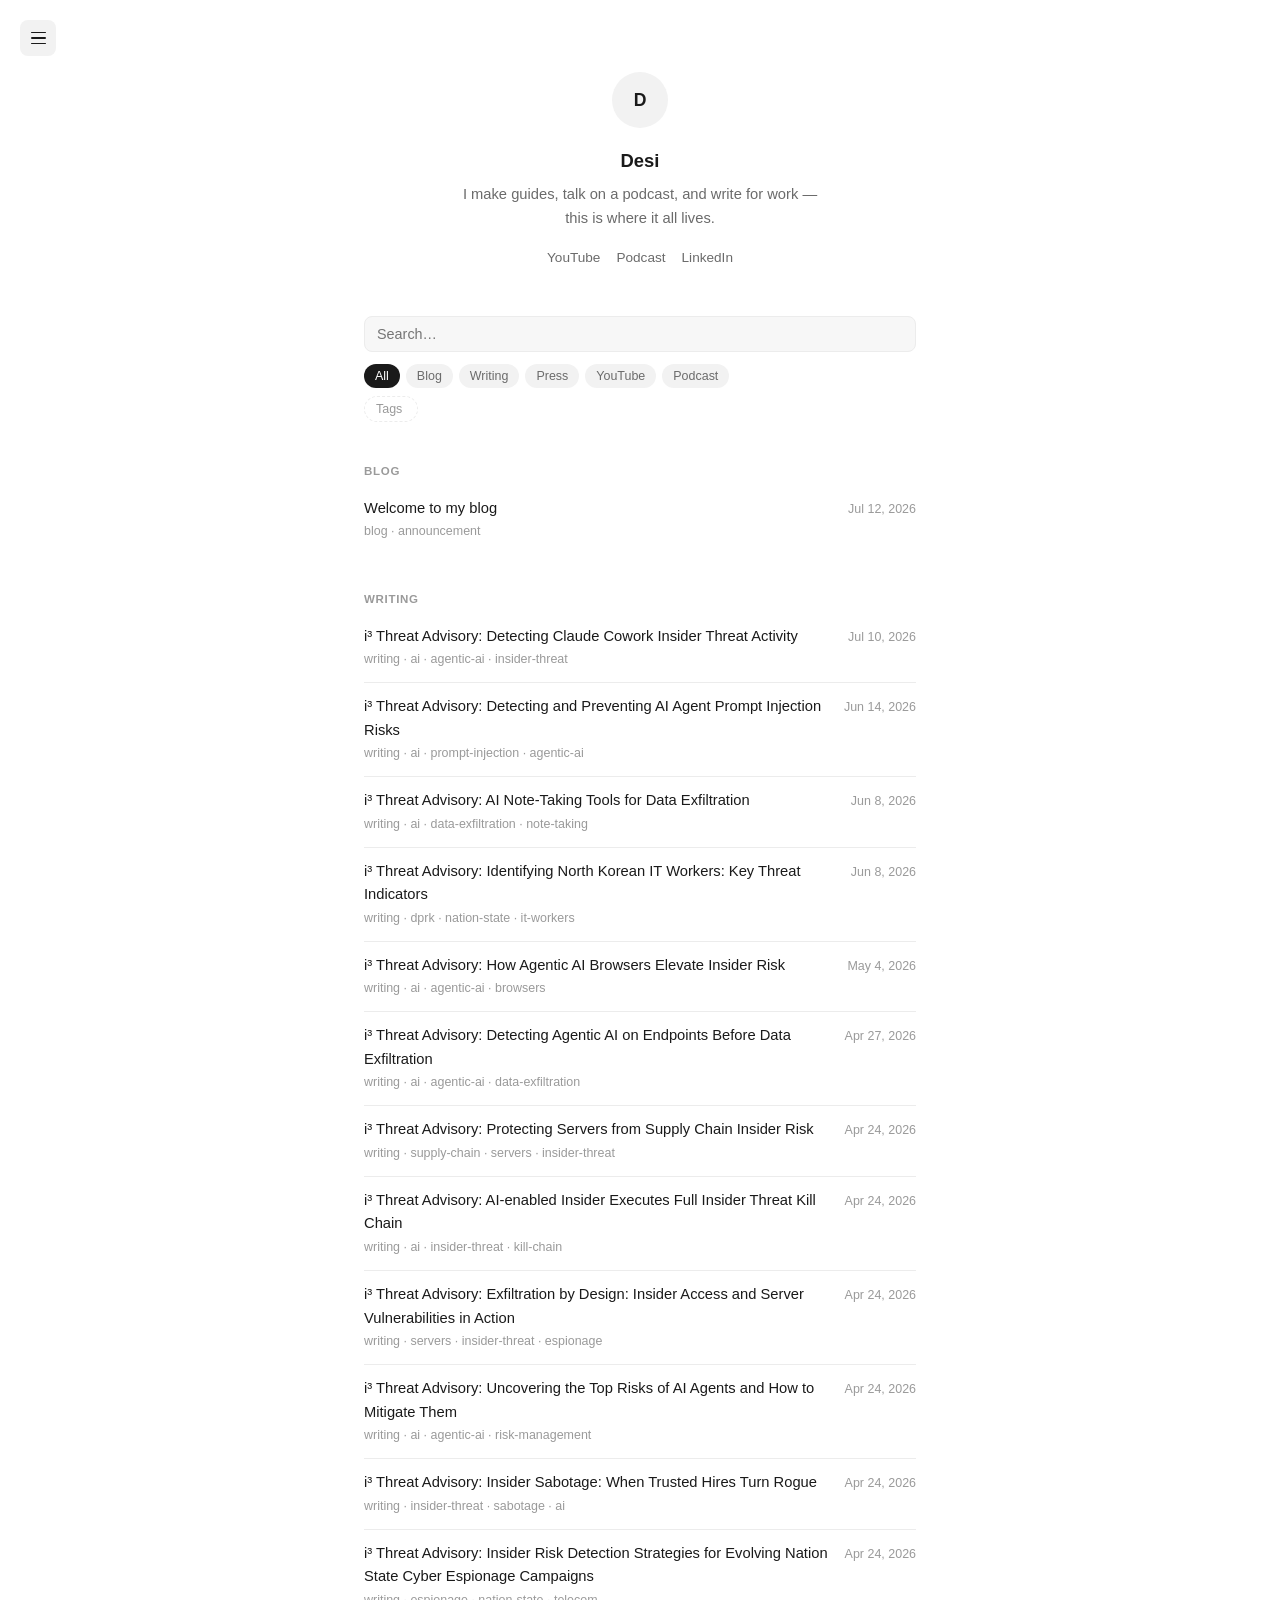
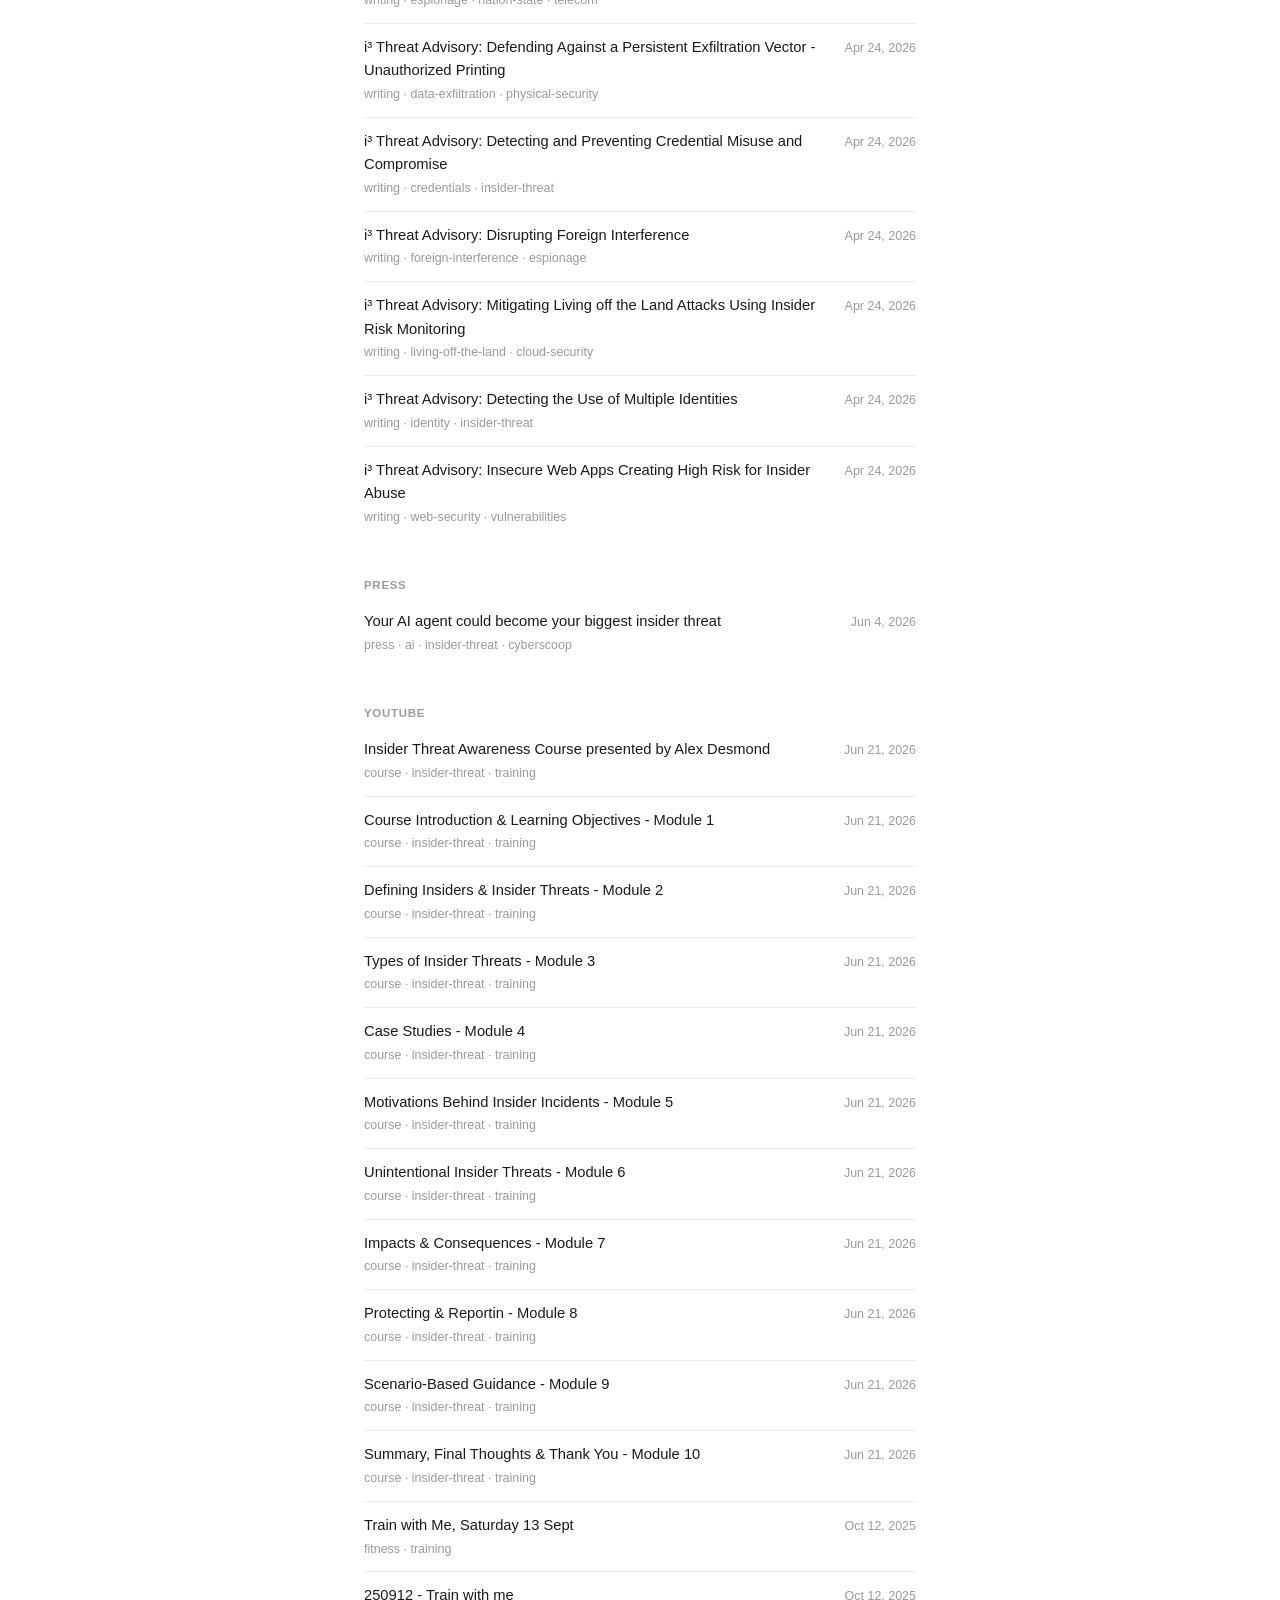
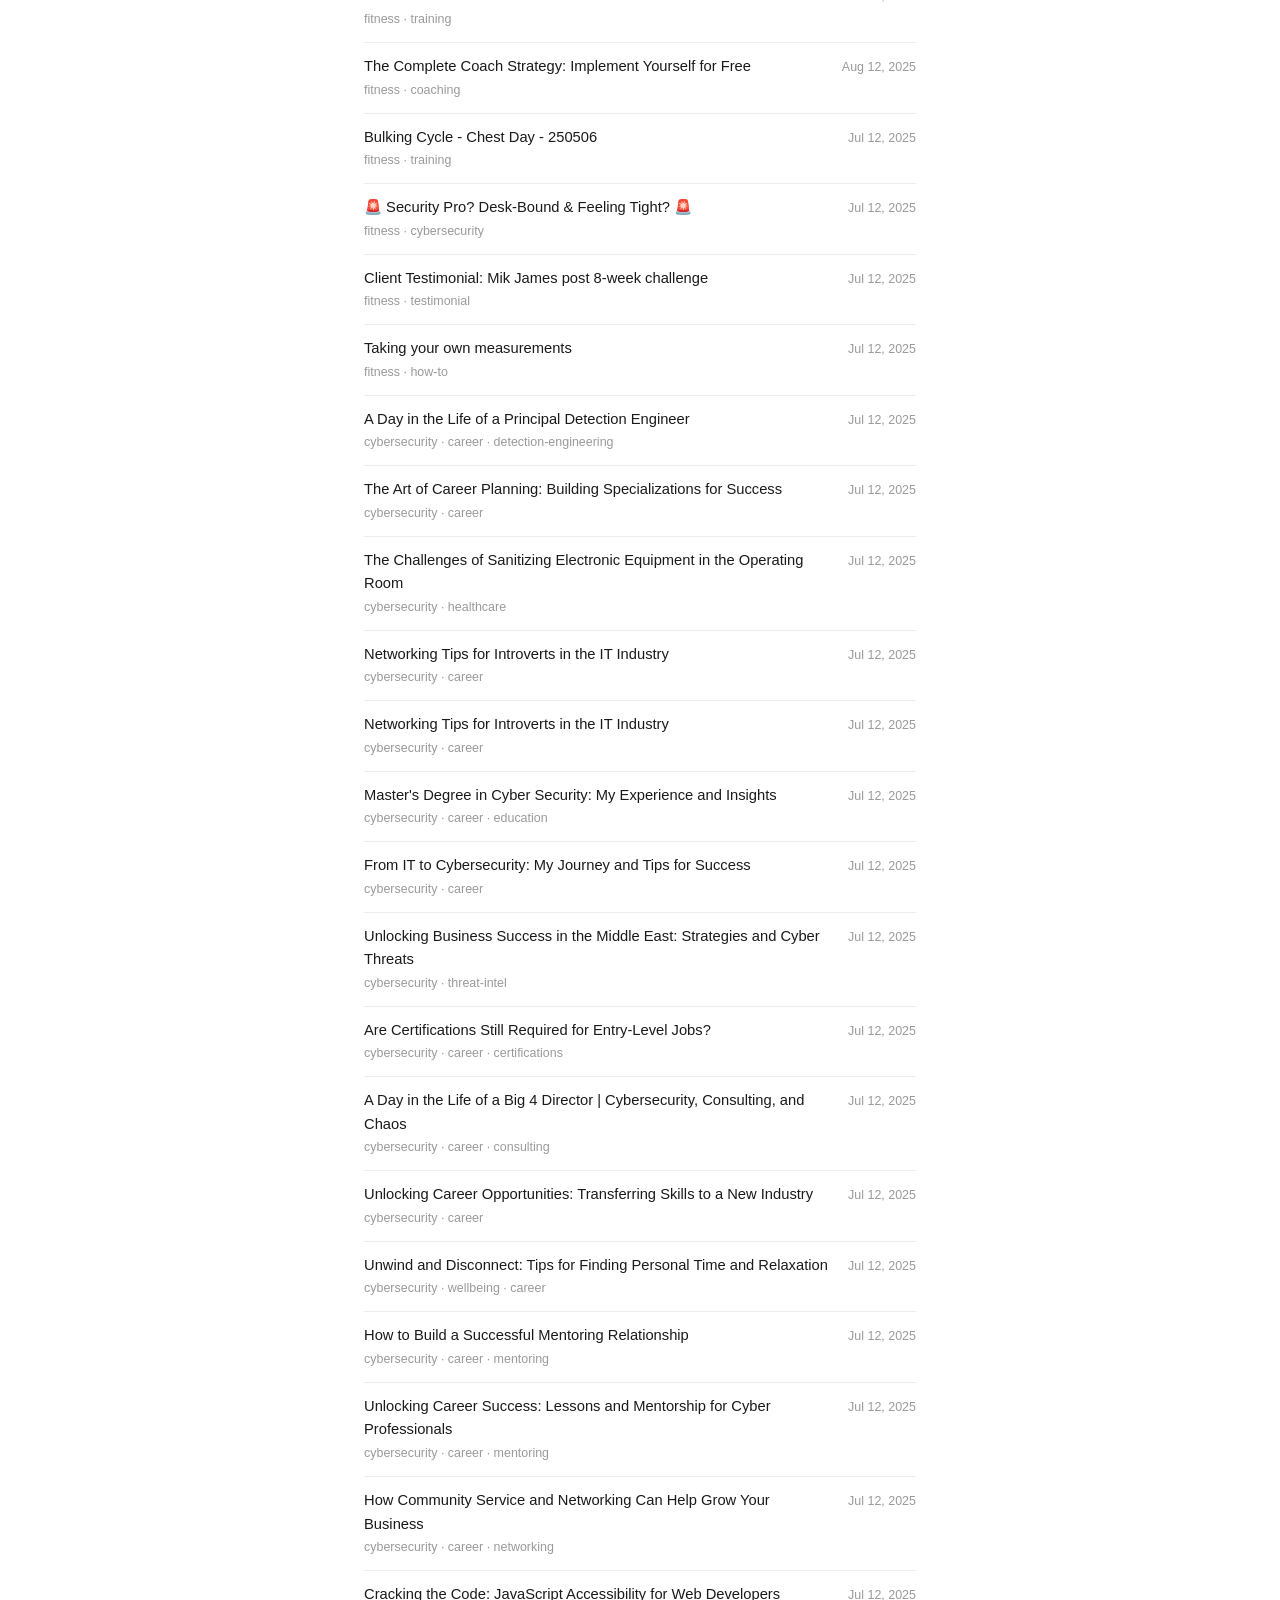
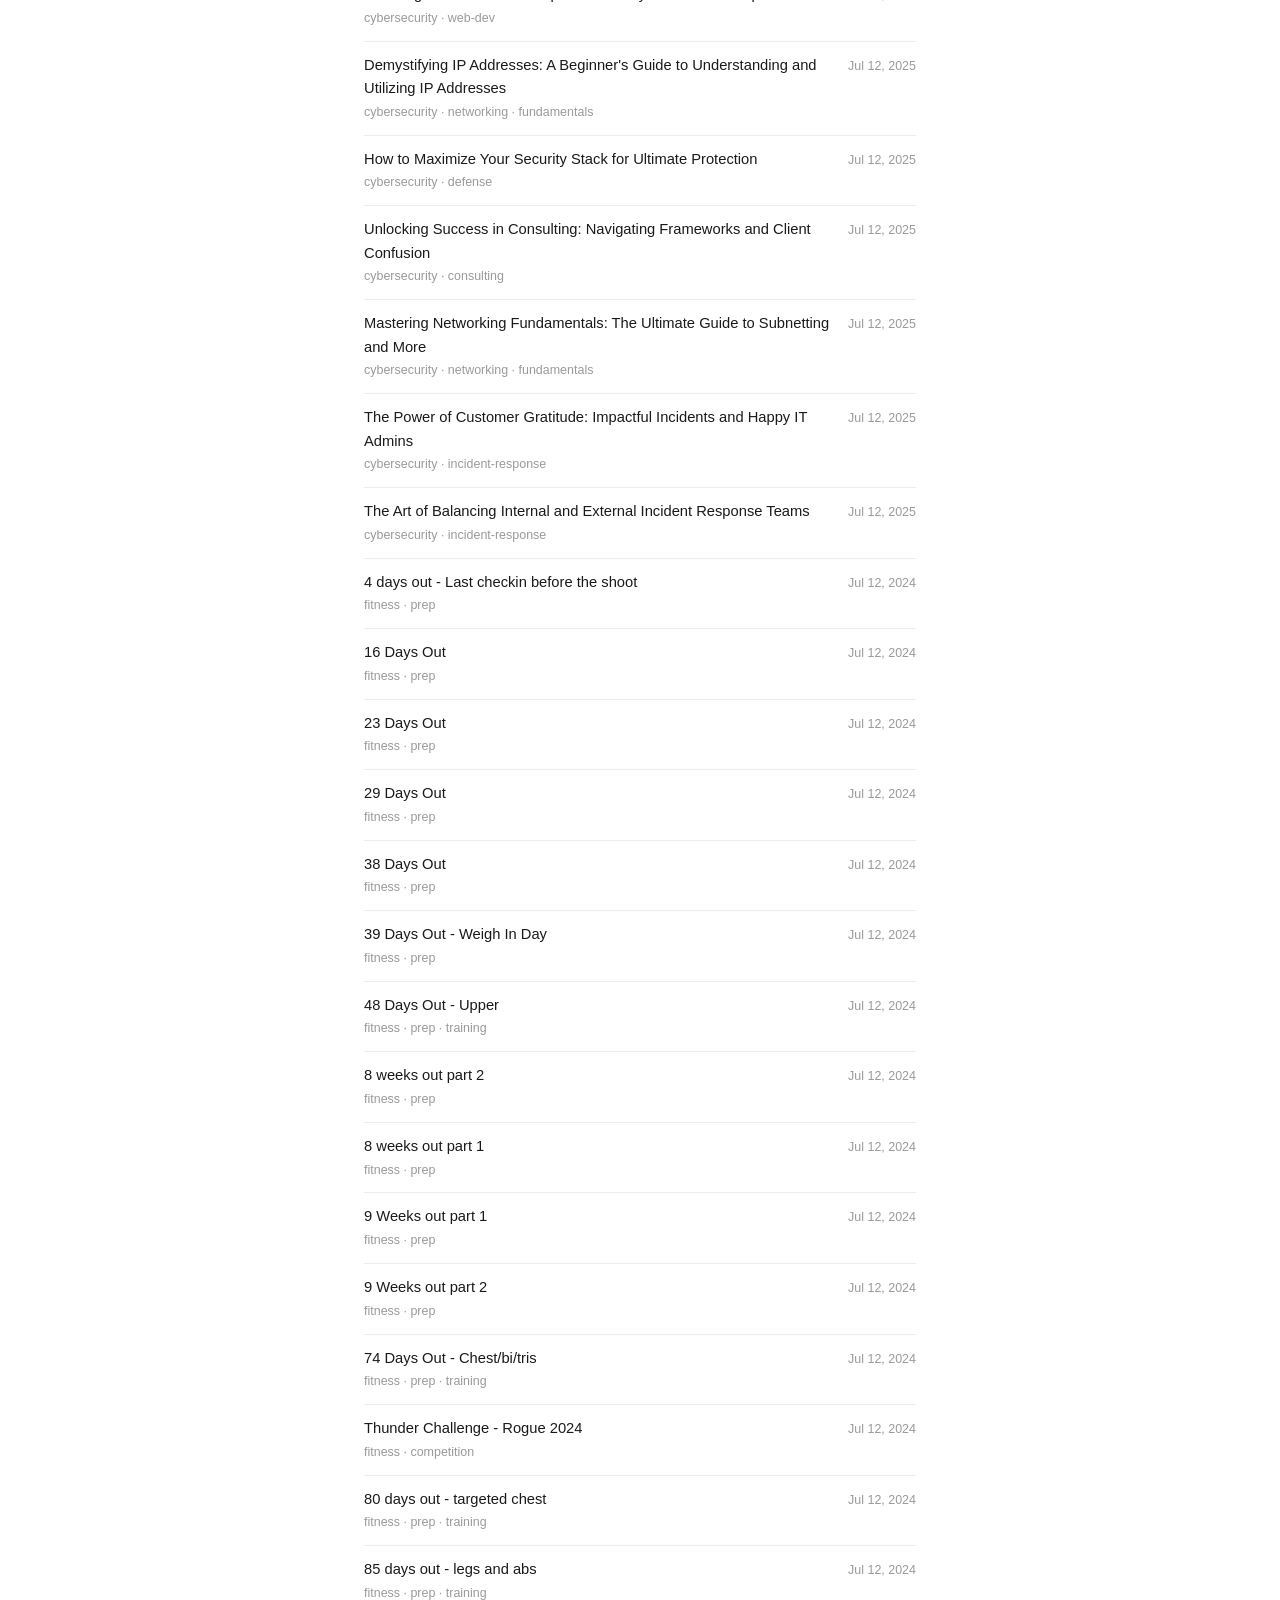
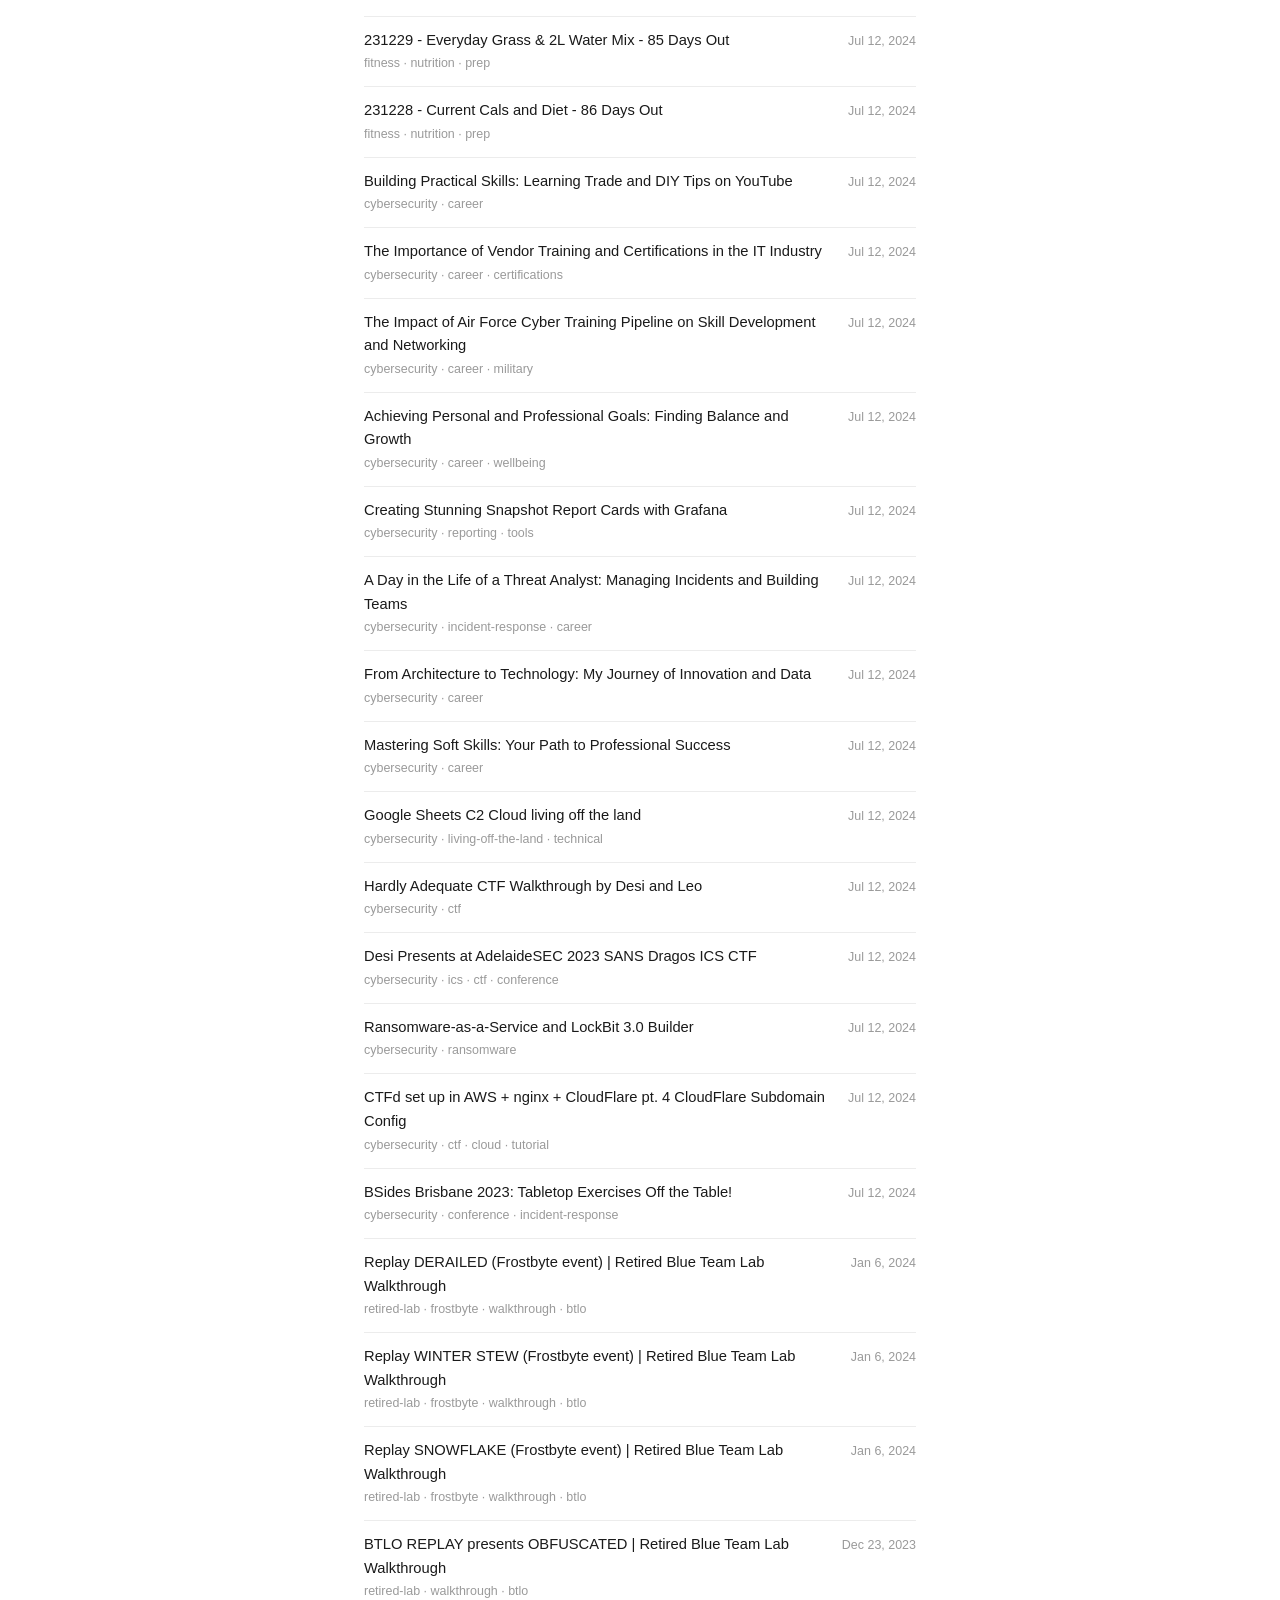
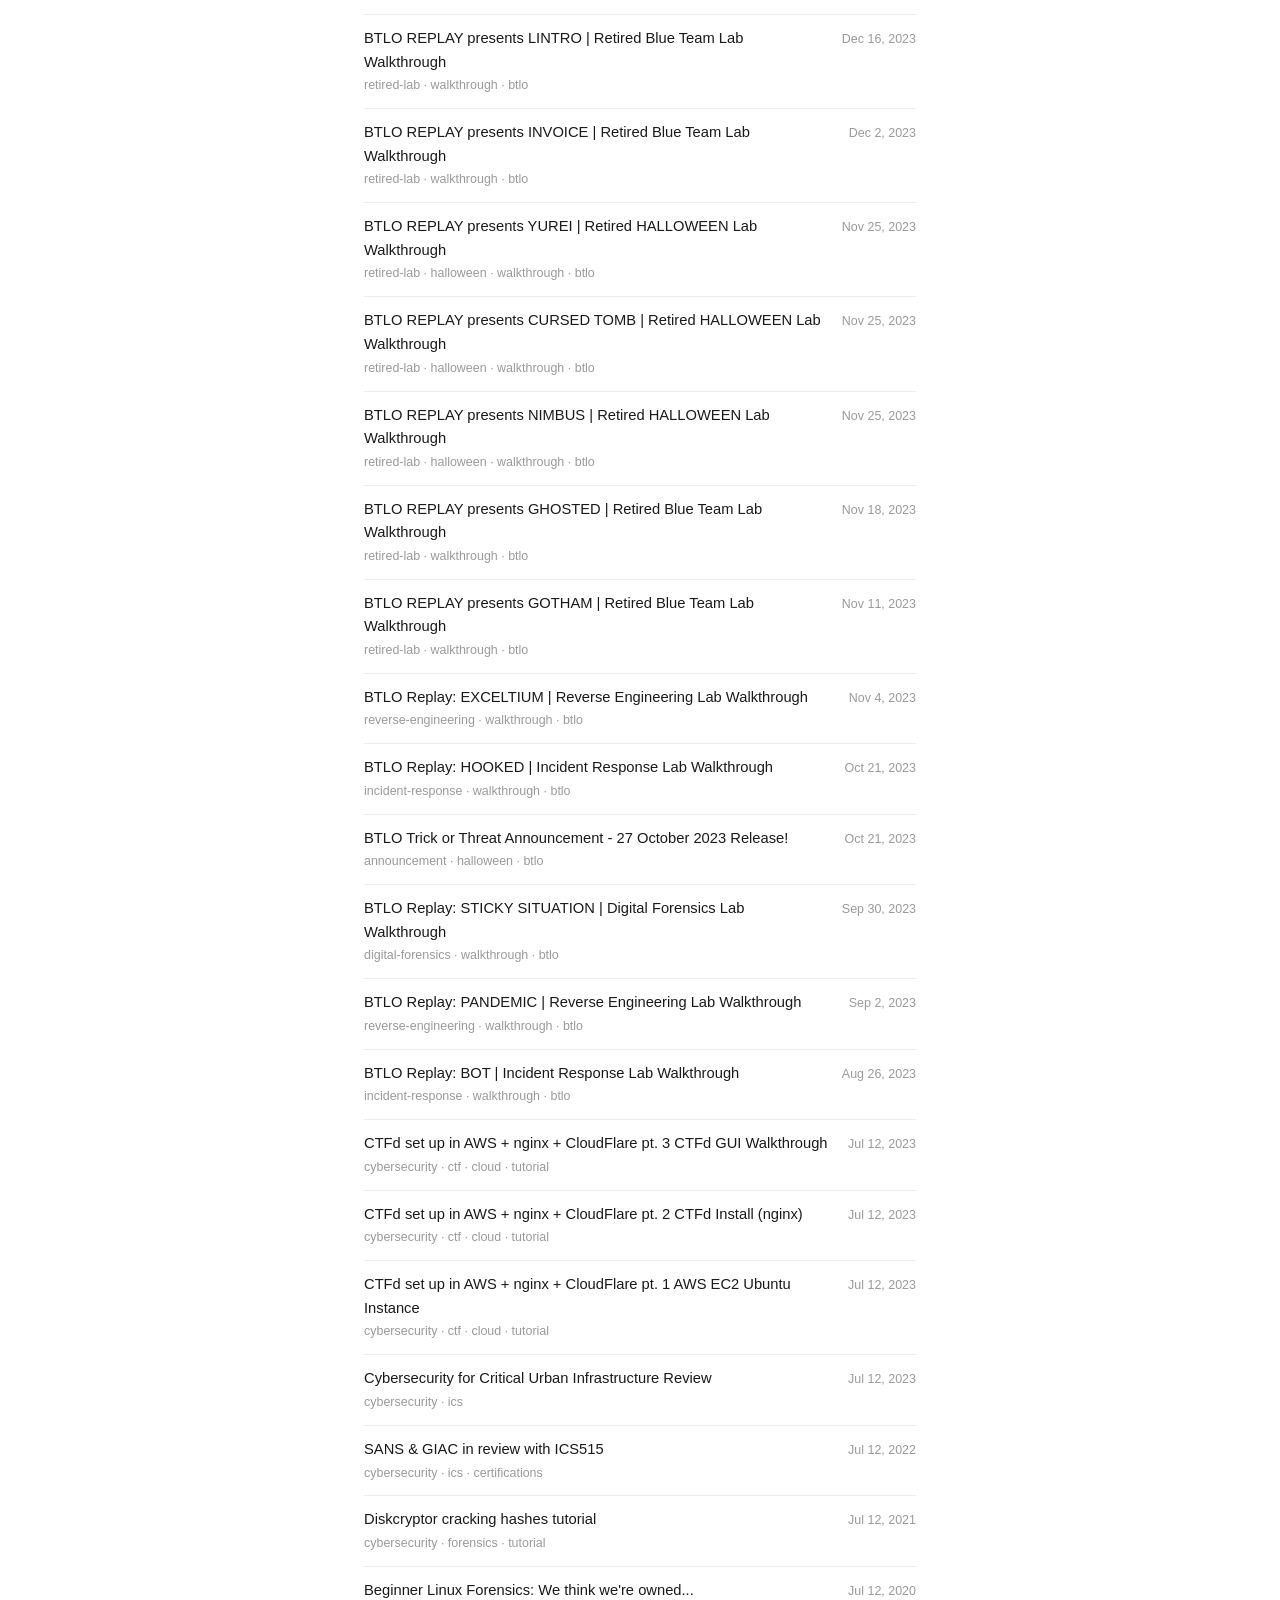
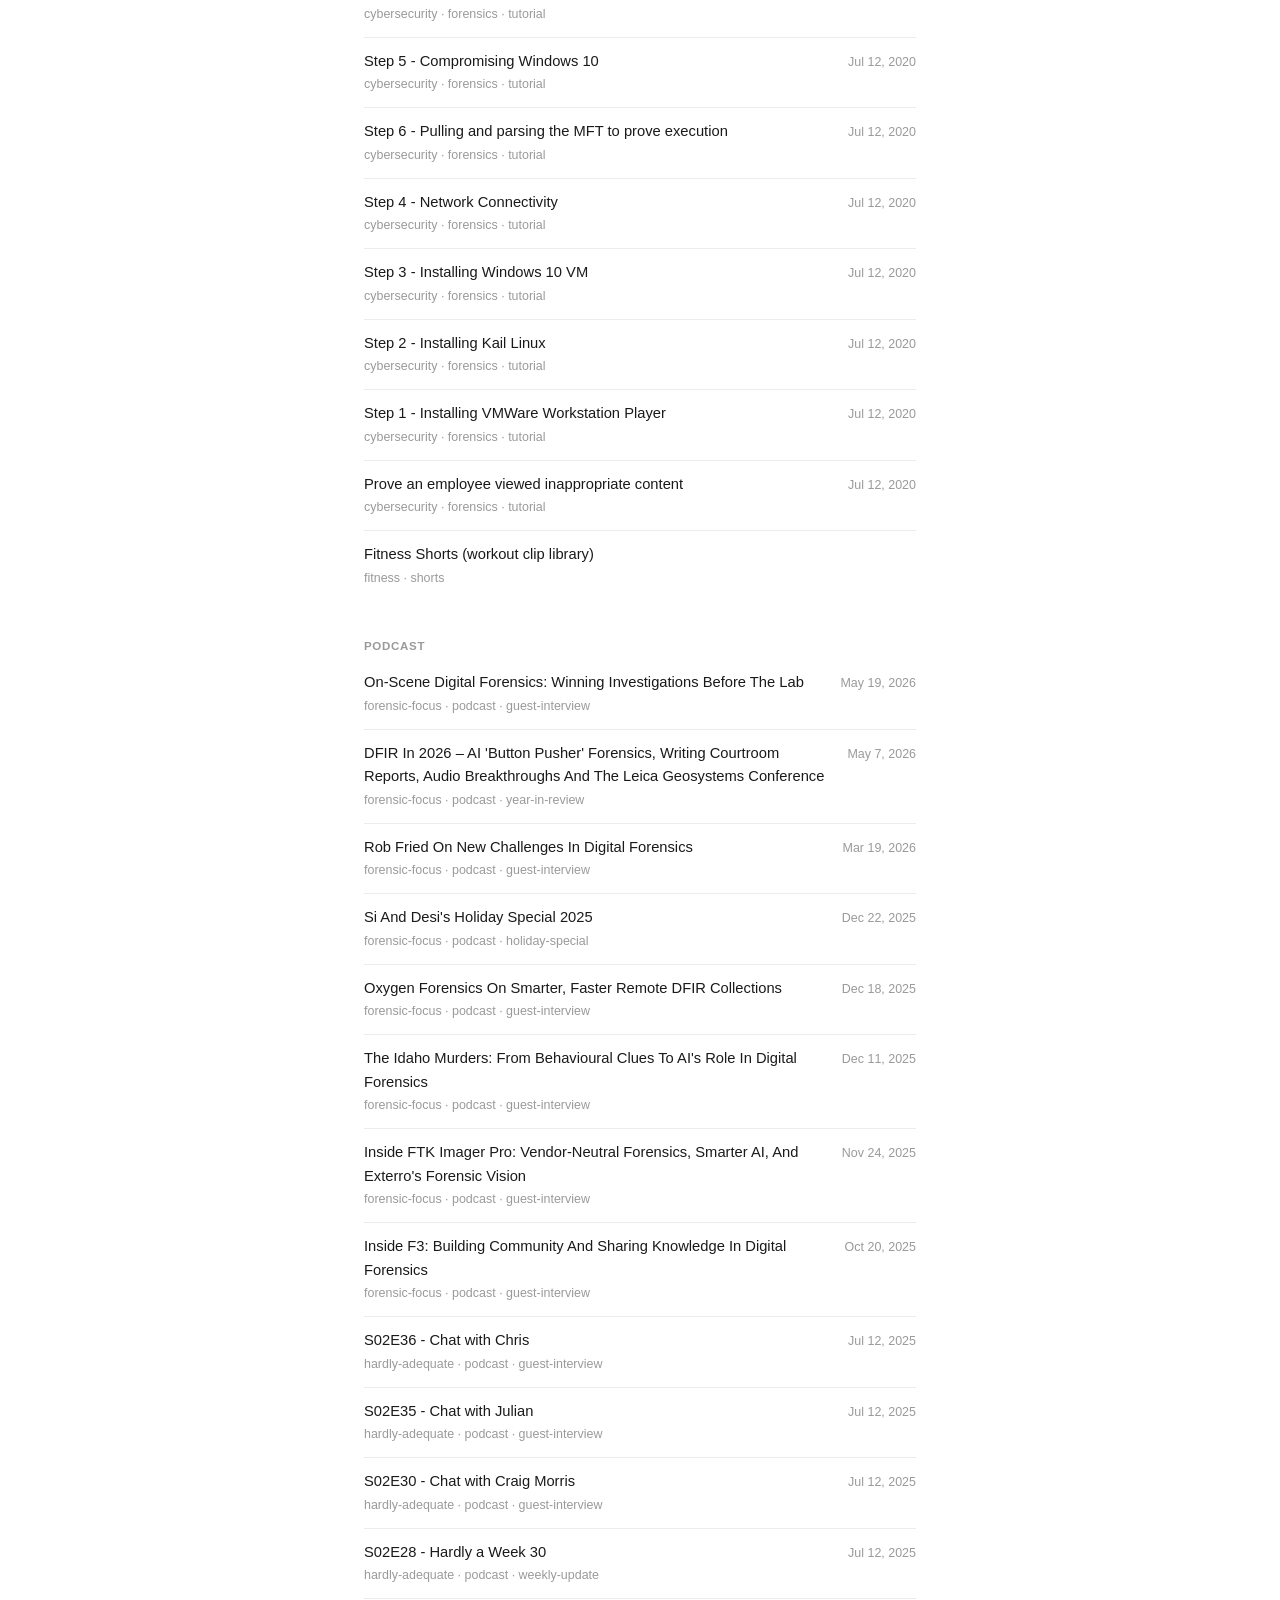
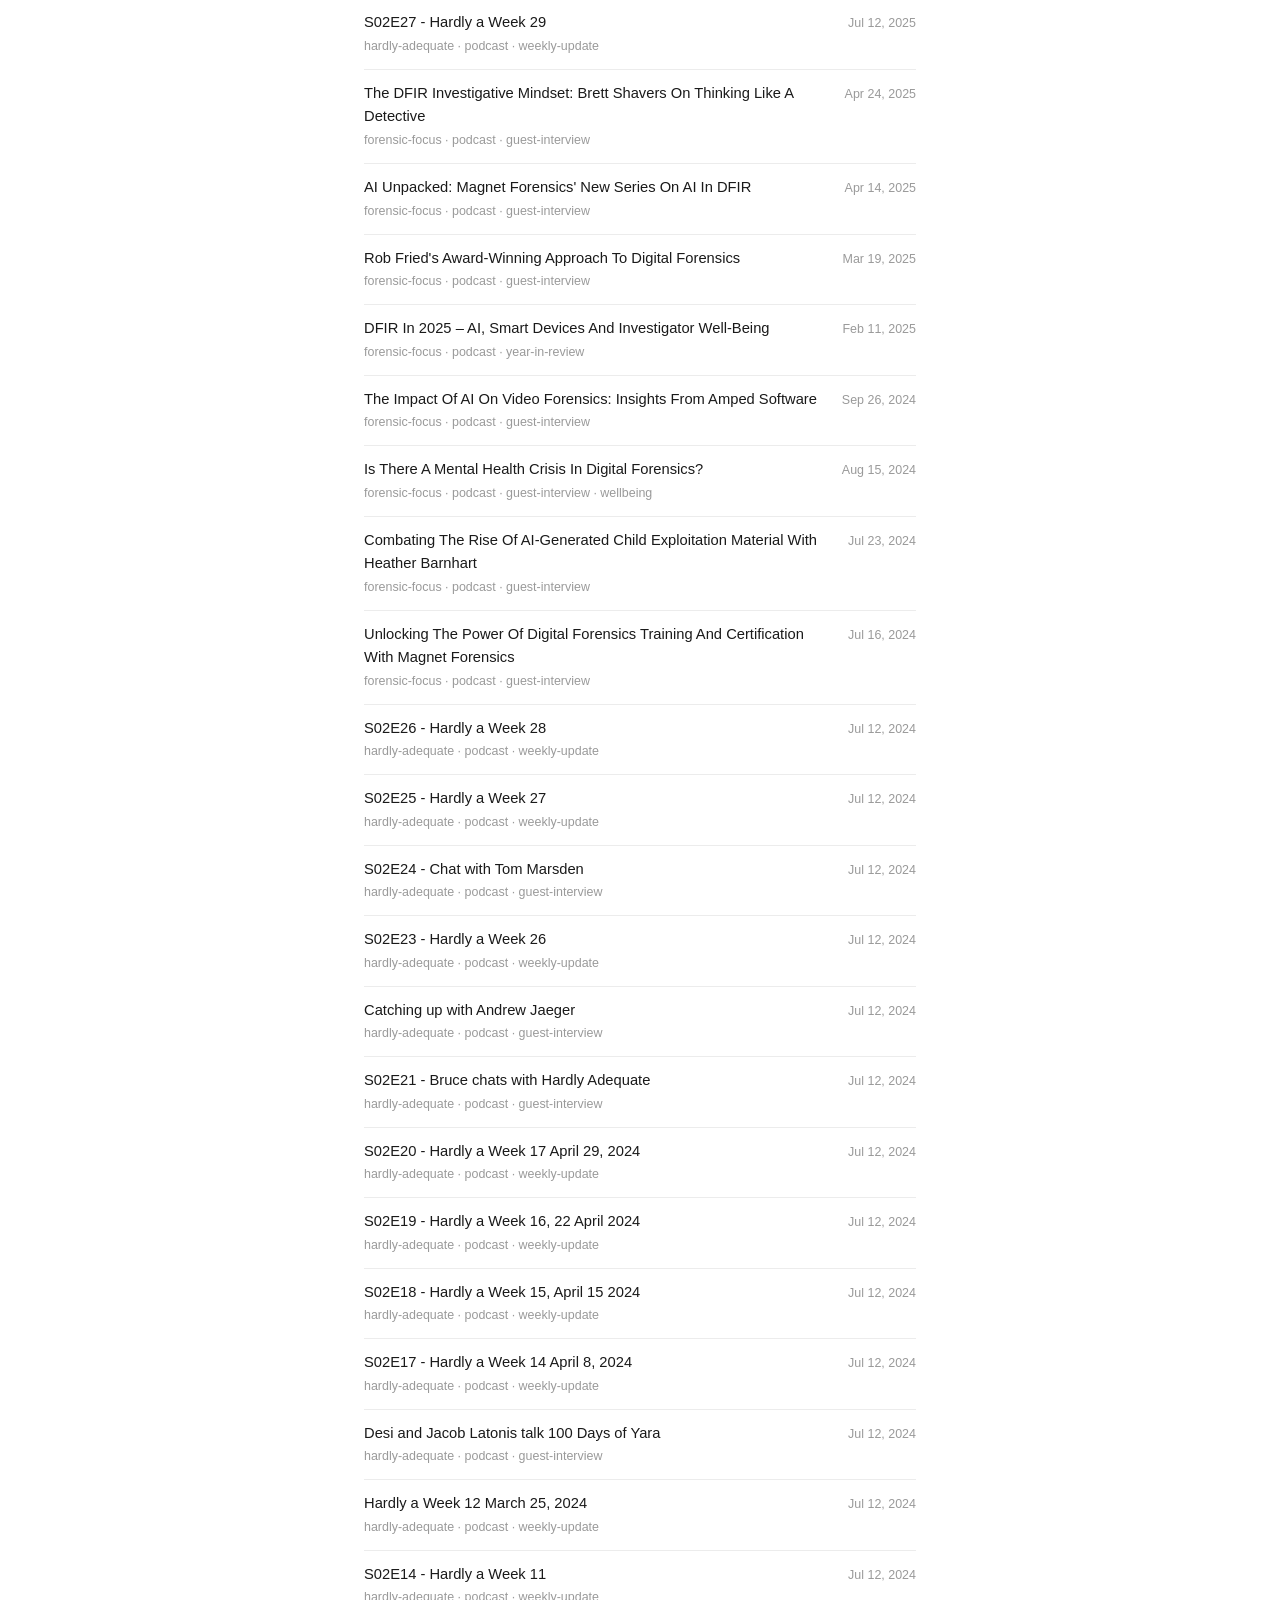
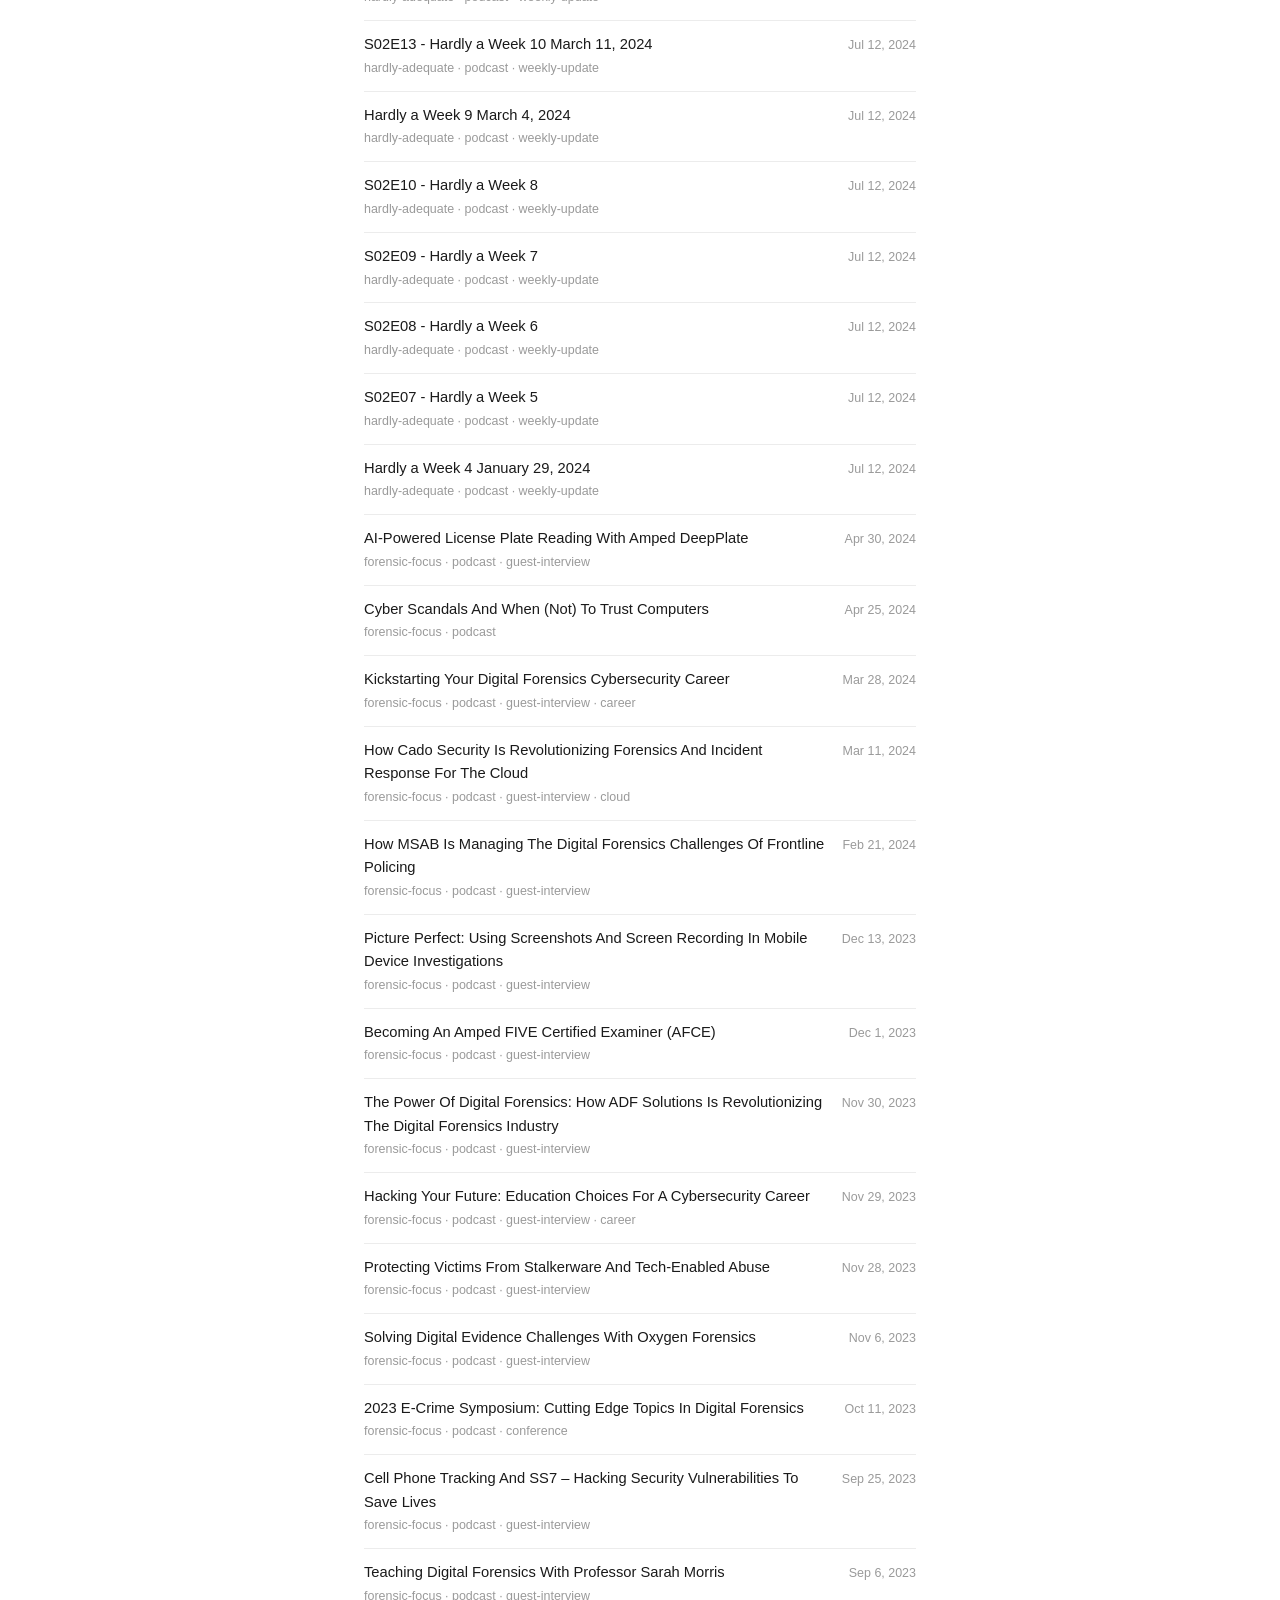
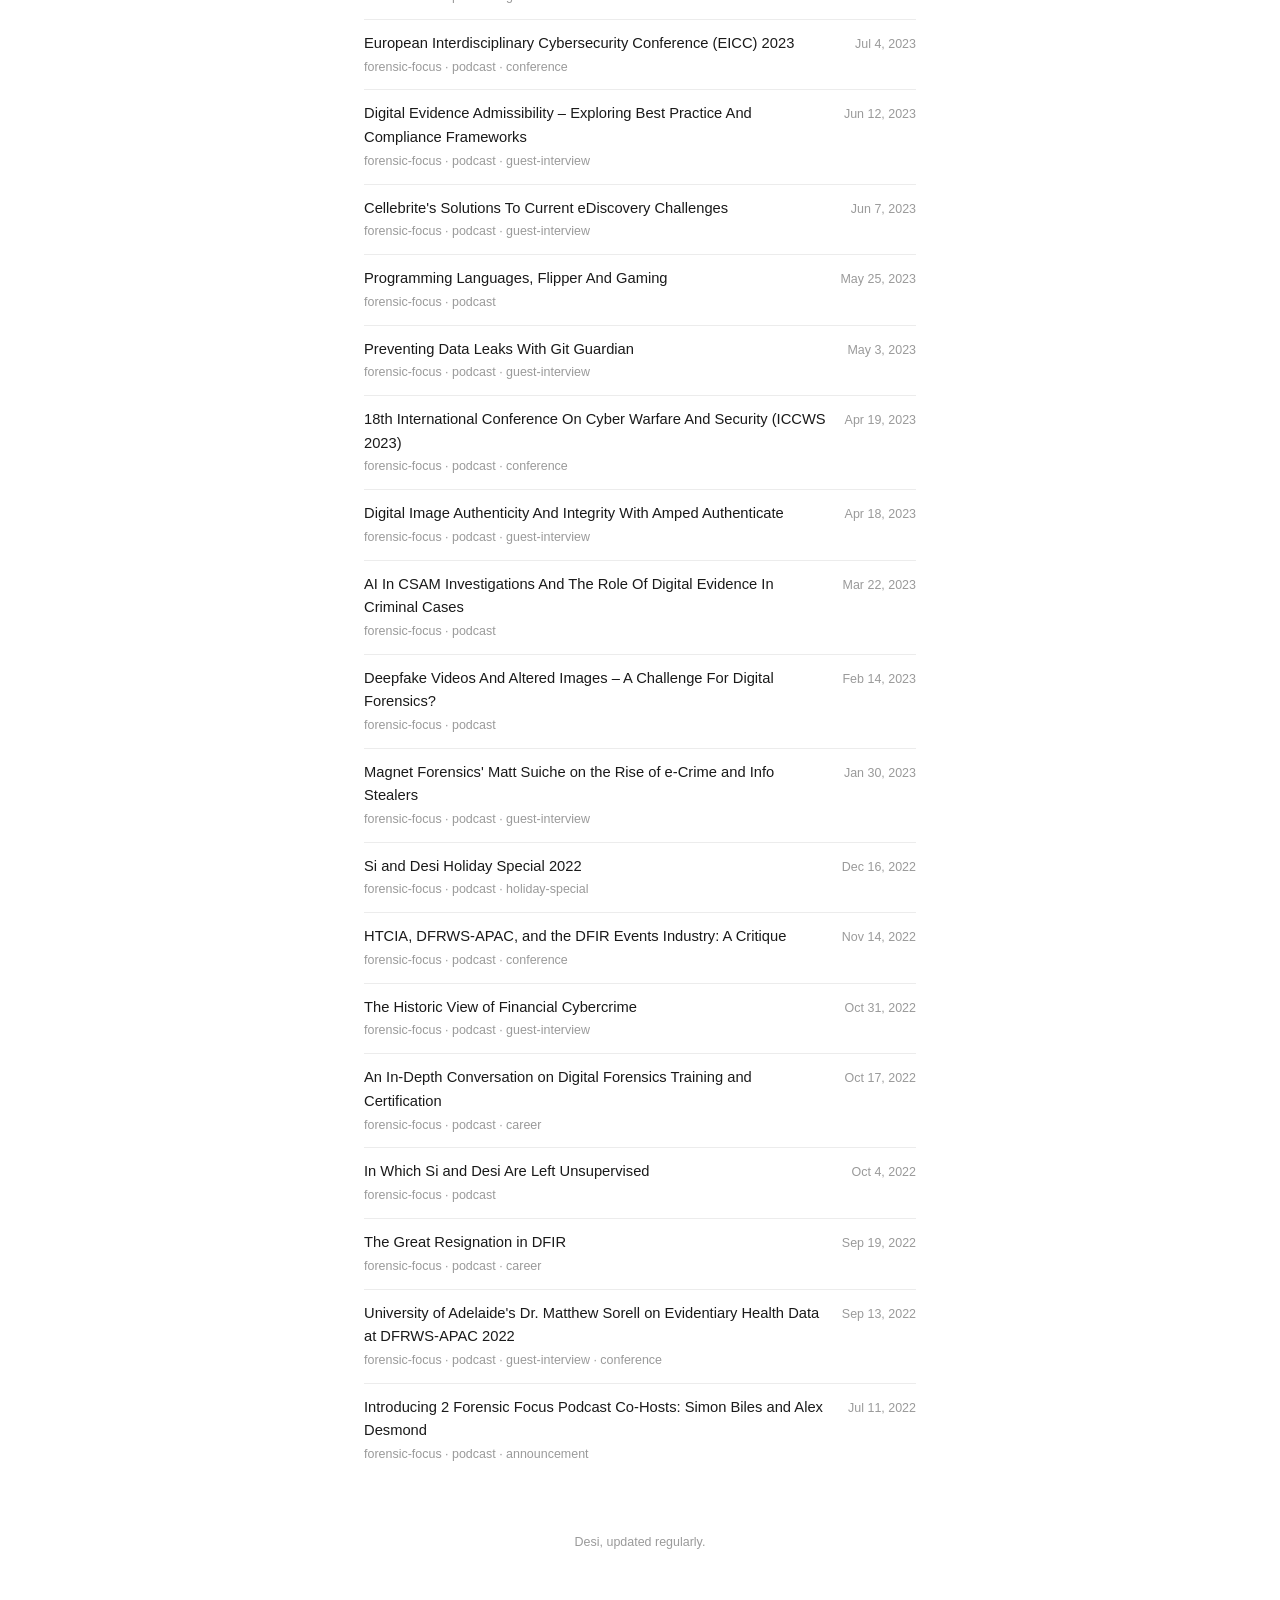
==== index.html @ 090262be "Add files via upload" ====
<!doctype html>
<html lang="en">
<head>
<meta charset="UTF-8" />
<meta name="viewport" content="width=device-width, initial-scale=1.0" />
<meta name="theme-color" content="rgb(10,10,10)" />
<title>Desi</title>
<meta name="description" content="Desi — YouTube guides, podcast episodes, and writing." />
<link rel="stylesheet" href="styles.css" />
</head>
<body>

<button id="menu-toggle" class="menu-toggle" aria-label="Open menu" aria-expanded="false">
  <span></span><span></span><span></span>
</button>

<div id="backdrop" class="backdrop"></div>

<nav id="nav-drawer" class="nav-drawer" aria-hidden="true">
  <button id="menu-close" class="menu-close" aria-label="Close menu">&times;</button>

  <ul class="drawer-links">
    <li><a href="#" data-type="all">Home</a></li>
    <li><a href="#" data-type="blog">Blog</a></li>
    <li><a href="#" data-type="writing">Writing</a></li>
    <li><a href="#" data-type="press">Press</a></li>
    <li><a href="#" data-type="youtube">YouTube</a></li>
    <li><a href="#" data-type="podcast">Podcast</a></li>
  </ul>

  <div class="drawer-social" id="drawer-social">
    <a id="drawer-youtube" href="#" target="_blank" rel="noopener noreferrer" aria-label="YouTube">
      <svg viewBox="0 0 24 24" width="20" height="20" fill="none" stroke="currentColor" stroke-width="1.6"><rect x="2" y="5" width="20" height="14" rx="4"/><path d="M10 9.5l5 2.5-5 2.5z" fill="currentColor" stroke="none"/></svg>
    </a>
    <a id="drawer-podcast" href="#" target="_blank" rel="noopener noreferrer" aria-label="Podcast">
      <svg viewBox="0 0 24 24" width="20" height="20" fill="none" stroke="currentColor" stroke-width="1.6"><rect x="9" y="2" width="6" height="12" rx="3"/><path d="M5 11a7 7 0 0 0 14 0M12 18v4"/></svg>
    </a>
    <a id="drawer-linkedin" href="#" target="_blank" rel="noopener noreferrer" aria-label="LinkedIn">
      <svg viewBox="0 0 24 24" width="20" height="20" fill="none" stroke="currentColor" stroke-width="1.6"><rect x="3" y="3" width="18" height="18" rx="3"/><circle cx="8" cy="8.5" r="0.6" fill="currentColor" stroke="none"/><path d="M8 11v6M8 11v6M13 17v-3.5c0-1.2.8-2 2-2s2 .8 2 2V17M13 17v-6"/></svg>
    </a>
  </div>
</nav>

<div class="page">

  <header class="profile">
    <div class="avatar" id="avatar">D</div>
    <h1>Desi</h1>
    <p class="bio">
      I make guides, talk on a podcast, and write for work —
      this is where it all lives.
    </p>
    <nav class="social-links">
      <a href="#" id="link-youtube" target="_blank" rel="noopener noreferrer">YouTube</a>
      <a href="#" id="link-podcast" target="_blank" rel="noopener noreferrer">Podcast</a>
      <a href="#" id="link-linkedin" target="_blank" rel="noopener noreferrer">LinkedIn</a>
    </nav>
  </header>

  <div class="search-bar">
    <input type="search" id="search" placeholder="Search…" autocomplete="off" />
    <div class="filter-chips" id="type-filters">
      <button data-type="all" class="active">All</button>
      <button data-type="blog">Blog</button>
      <button data-type="writing">Writing</button>
      <button data-type="press">Press</button>
      <button data-type="youtube">YouTube</button>
      <button data-type="podcast">Podcast</button>
    </div>
    <button type="button" class="tags-toggle" id="tags-toggle" aria-expanded="false">
      Tags <span class="tags-toggle-count" id="tags-toggle-count"></span>
    </button>
    <div class="tag-chips" id="tag-cloud" hidden></div>
  </div>

  <main id="sections">
    <section data-section="blog">
      <h2>Blog</h2>
      <ul id="list-blog"></ul>
    </section>

    <section data-section="writing">
      <h2>Writing</h2>
      <ul id="list-writing"></ul>
    </section>

    <section data-section="press">
      <h2>Press</h2>
      <ul id="list-press"></ul>
    </section>

    <section data-section="youtube">
      <h2>YouTube</h2>
      <ul id="list-youtube"></ul>
    </section>

    <section data-section="podcast">
      <h2>Podcast</h2>
      <ul id="list-podcast"></ul>
    </section>

    <p class="empty-state" id="empty-state" style="display:none;">
      No results. Try a different search or clear the filters.
    </p>
  </main>

  <footer>
    <p>Desi, updated regularly.</p>
  </footer>

</div>

<script src="data.js"></script>
<script src="script.js"></script>
</body>
</html>
---- styles.css ----
:root {
  --bg: #ffffff;
  --text: #1a1a1a;
  --text-muted: #6b6b6b;
  --text-faint: #9a9a9a;
  --border: #ececec;
  --hover-bg: #f7f7f7;
  --accent: #1a1a1a;
  --chip-bg: #f2f2f2;
  --chip-active-bg: #1a1a1a;
  --chip-active-text: #ffffff;
}

@media (prefers-color-scheme: dark) {
  :root {
    --bg: #0a0a0a;
    --text: #ededed;
    --text-muted: #9a9a9a;
    --text-faint: #6b6b6b;
    --border: #1f1f1f;
    --hover-bg: #151515;
    --accent: #ededed;
    --chip-bg: #171717;
    --chip-active-bg: #ededed;
    --chip-active-text: #0a0a0a;
  }
}

* { box-sizing: border-box; }

html, body {
  margin: 0;
  padding: 0;
}

body {
  background: var(--bg);
  color: var(--text);
  font-family: -apple-system, BlinkMacSystemFont, "Segoe UI", Inter, Roboto, Helvetica, Arial, sans-serif;
  font-size: 15px;
  line-height: 1.6;
  -webkit-font-smoothing: antialiased;
}

.page {
  max-width: 600px;
  margin: 0 auto;
  padding: 72px 24px 80px;
}

/* Profile header */
.profile {
  text-align: center;
  margin-bottom: 48px;
}

.avatar {
  width: 56px;
  height: 56px;
  margin: 0 auto 18px;
  border-radius: 50%;
  background: var(--chip-bg);
  color: var(--text);
  display: flex;
  align-items: center;
  justify-content: center;
  font-size: 1.1rem;
  font-weight: 600;
}

.profile h1 {
  font-size: 1.15rem;
  font-weight: 600;
  margin: 0 0 8px;
}

.profile .bio {
  color: var(--text-muted);
  font-size: 0.92rem;
  max-width: 380px;
  margin: 0 auto 16px;
}

.social-links {
  display: flex;
  justify-content: center;
  gap: 16px;
}

.social-links a {
  color: var(--text-muted);
  text-decoration: none;
  font-size: 0.85rem;
  transition: color 0.15s ease;
}

.social-links a:hover {
  color: var(--text);
}

/* Search + filters */
.search-bar {
  margin-bottom: 40px;
}

.search-bar input[type="search"] {
  width: 100%;
  font-size: 0.9rem;
  padding: 9px 12px;
  border: 1px solid var(--border);
  border-radius: 8px;
  background: var(--hover-bg);
  color: var(--text);
  outline: none;
  margin-bottom: 12px;
}

.search-bar input[type="search"]:focus {
  border-color: var(--text-faint);
}

.filter-chips,
.tag-chips {
  display: flex;
  flex-wrap: wrap;
  gap: 6px;
}

.tag-chips {
  margin-top: 8px;
}

.filter-chips button,
.tag-chips button {
  font-size: 0.78rem;
  padding: 5px 11px;
  border-radius: 999px;
  border: none;
  background: var(--chip-bg);
  color: var(--text-muted);
  cursor: pointer;
  transition: all 0.15s ease;
}

.filter-chips button:hover,
.tag-chips button:hover {
  color: var(--text);
}

.filter-chips button.active,
.tag-chips button.active {
  background: var(--chip-active-bg);
  color: var(--chip-active-text);
}

.tags-toggle {
  display: inline-flex;
  align-items: center;
  gap: 4px;
  font-size: 0.78rem;
  padding: 5px 11px;
  margin-top: 8px;
  border-radius: 999px;
  border: 1px dashed var(--border);
  background: none;
  color: var(--text-faint);
  cursor: pointer;
  transition: all 0.15s ease;
}

.tags-toggle:hover {
  color: var(--text);
  border-color: var(--text-faint);
}

.tags-toggle[aria-expanded="true"] {
  color: var(--text);
  border-style: solid;
  background: var(--chip-bg);
}

.tags-toggle-count {
  font-variant-numeric: tabular-nums;
}

.tag-chips[hidden] {
  display: none;
}

/* Sections */
main section {
  margin-bottom: 36px;
}

main section.hidden {
  display: none;
}

main h2 {
  font-size: 0.72rem;
  font-weight: 600;
  text-transform: uppercase;
  letter-spacing: 0.06em;
  color: var(--text-faint);
  margin: 0 0 4px;
}

main ul {
  list-style: none;
  margin: 0;
  padding: 0;
}

main li {
  border-bottom: 1px solid var(--border);
}

main li:last-child {
  border-bottom: none;
}

main li.hidden {
  display: none;
}

.row {
  display: flex;
  align-items: baseline;
  justify-content: space-between;
  gap: 16px;
  text-decoration: none;
  color: inherit;
  padding: 12px 8px;
  margin: 0 -8px;
  border-radius: 6px;
  transition: background 0.15s ease;
}

.row:hover {
  background: var(--hover-bg);
}

.row-main {
  min-width: 0;
}

.row-title {
  font-size: 0.92rem;
  color: var(--text);
  display: block;
}

.row-tags {
  font-size: 0.78rem;
  color: var(--text-faint);
  margin-top: 2px;
}

.row-date {
  font-size: 0.78rem;
  color: var(--text-faint);
  white-space: nowrap;
  flex-shrink: 0;
}

.empty-state {
  text-align: center;
  color: var(--text-muted);
  font-size: 0.88rem;
  padding: 40px 0;
}

footer {
  margin-top: 56px;
  text-align: center;
  color: var(--text-faint);
  font-size: 0.78rem;
}

/* Menu toggle (hamburger) */
.menu-toggle {
  position: fixed;
  top: 20px;
  left: 20px;
  z-index: 30;
  width: 36px;
  height: 36px;
  border: none;
  border-radius: 8px;
  background: var(--chip-bg);
  cursor: pointer;
  display: flex;
  flex-direction: column;
  align-items: center;
  justify-content: center;
  gap: 4px;
  padding: 0;
}

.menu-toggle span {
  display: block;
  width: 15px;
  height: 1.5px;
  background: var(--text);
  border-radius: 1px;
  transition: transform 0.2s ease, opacity 0.2s ease;
}

.menu-toggle[aria-expanded="true"] span:nth-child(1) {
  transform: translateY(5.5px) rotate(45deg);
}
.menu-toggle[aria-expanded="true"] span:nth-child(2) {
  opacity: 0;
}
.menu-toggle[aria-expanded="true"] span:nth-child(3) {
  transform: translateY(-5.5px) rotate(-45deg);
}

/* Backdrop */
.backdrop {
  position: fixed;
  inset: 0;
  background: rgba(0, 0, 0, 0.35);
  opacity: 0;
  pointer-events: none;
  transition: opacity 0.25s ease;
  z-index: 20;
}

.backdrop.open {
  opacity: 1;
  pointer-events: auto;
}

/* Side drawer */
.nav-drawer {
  position: fixed;
  top: 0;
  left: 0;
  height: 100vh;
  width: min(300px, 85vw);
  background: var(--bg);
  border-right: 1px solid var(--border);
  z-index: 25;
  padding: 24px;
  display: flex;
  flex-direction: column;
  transform: translateX(-100%);
  transition: transform 0.28s ease;
}

.nav-drawer.open {
  transform: translateX(0);
}

.menu-close {
  align-self: flex-start;
  background: none;
  border: none;
  color: var(--text);
  font-size: 1.6rem;
  line-height: 1;
  cursor: pointer;
  padding: 4px;
  margin-bottom: 28px;
}

.drawer-links {
  list-style: none;
  margin: 0 0 auto;
  padding: 0;
  display: flex;
  flex-direction: column;
  gap: 20px;
}

.drawer-links a {
  text-decoration: none;
  color: var(--text);
  font-size: 1.05rem;
  font-weight: 500;
}

.drawer-links a:hover {
  color: var(--text-muted);
}

.drawer-social {
  display: flex;
  gap: 18px;
  padding-top: 24px;
  margin-top: 24px;
  border-top: 1px solid var(--border);
}

.drawer-social a {
  color: var(--text-faint);
  display: flex;
  transition: color 0.15s ease;
}

.drawer-social a:hover {
  color: var(--text);
}

body.drawer-open {
  overflow: hidden;
}

/* Blog post page */
.back-link {
  display: inline-block;
  color: var(--text-muted);
  text-decoration: none;
  font-size: 0.85rem;
  margin-bottom: 8px;
}

.back-link:hover {
  color: var(--text);
}

.post-header {
  text-align: left;
  margin-bottom: 32px;
}

.post h1 {
  font-size: 1.5rem;
  font-weight: 700;
  line-height: 1.3;
  margin: 0 0 10px;
}

.post-meta {
  display: flex;
  align-items: center;
  gap: 10px;
  color: var(--text-faint);
  font-size: 0.82rem;
  margin-bottom: 32px;
  flex-wrap: wrap;
}

.post-meta .row-tags {
  margin-top: 0;
}

.post-body {
  font-size: 0.96rem;
  line-height: 1.75;
  color: var(--text);
}

.post-body p {
  margin: 0 0 20px;
}

.post-body h2 {
  font-size: 1.15rem;
  font-weight: 600;
  margin: 36px 0 12px;
  color: var(--text);
  text-transform: none;
  letter-spacing: normal;
}

.post-body h3 {
  font-size: 1rem;
  font-weight: 600;
  margin: 28px 0 10px;
}

.post-body ul,
.post-body ol {
  margin: 0 0 20px;
  padding-left: 22px;
}

.post-body li {
  border-bottom: none;
  margin-bottom: 6px;
}

.post-body a {
  color: var(--text);
  text-decoration: underline;
  text-decoration-color: var(--border);
  text-underline-offset: 2px;
}

.post-body a:hover {
  text-decoration-color: var(--text);
}

.post-body img {
  max-width: 100%;
  border-radius: 8px;
  margin: 8px 0 20px;
}

.post-body blockquote {
  margin: 0 0 20px;
  padding-left: 16px;
  border-left: 2px solid var(--border);
  color: var(--text-muted);
}

.post-body code {
  background: var(--hover-bg);
  padding: 2px 6px;
  border-radius: 4px;
  font-size: 0.86em;
}

.post-body pre {
  background: var(--hover-bg);
  padding: 14px 16px;
  border-radius: 8px;
  overflow-x: auto;
  margin: 0 0 20px;
}

.post-body pre code {
  background: none;
  padding: 0;
}
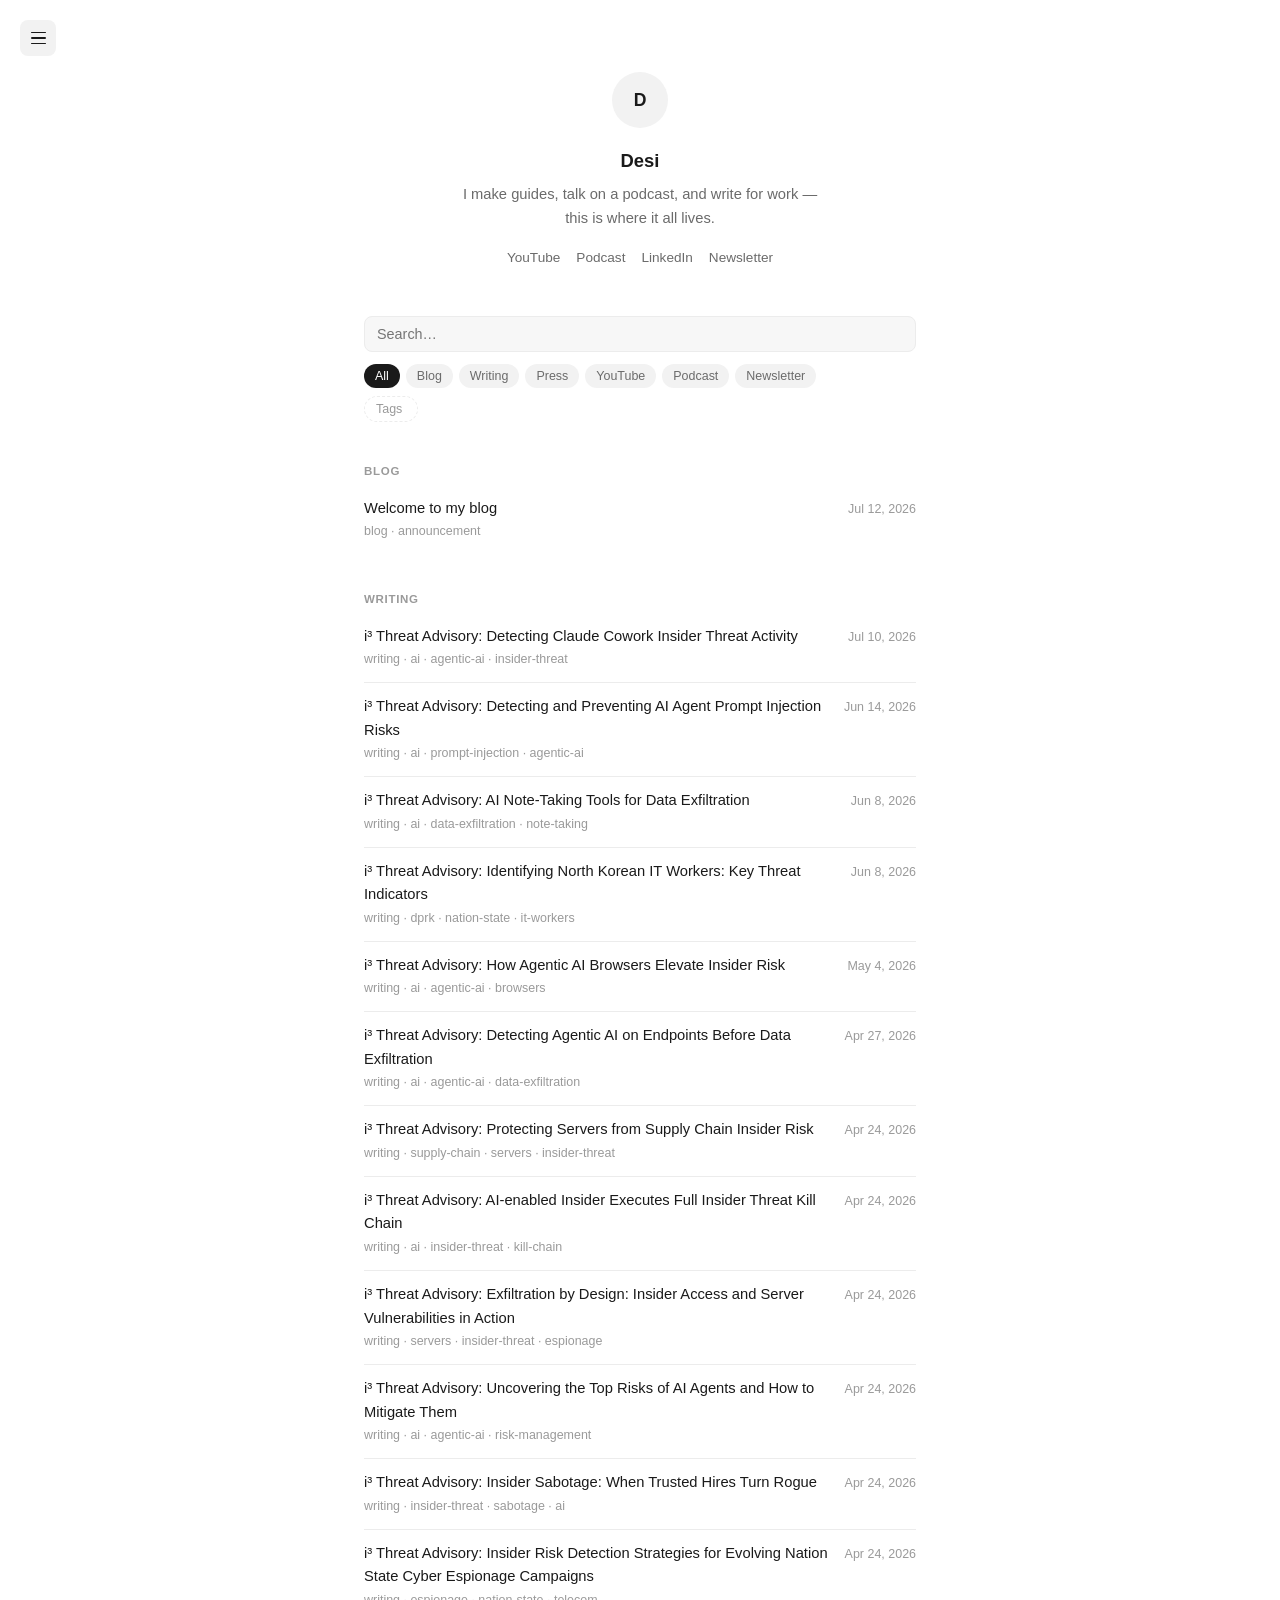
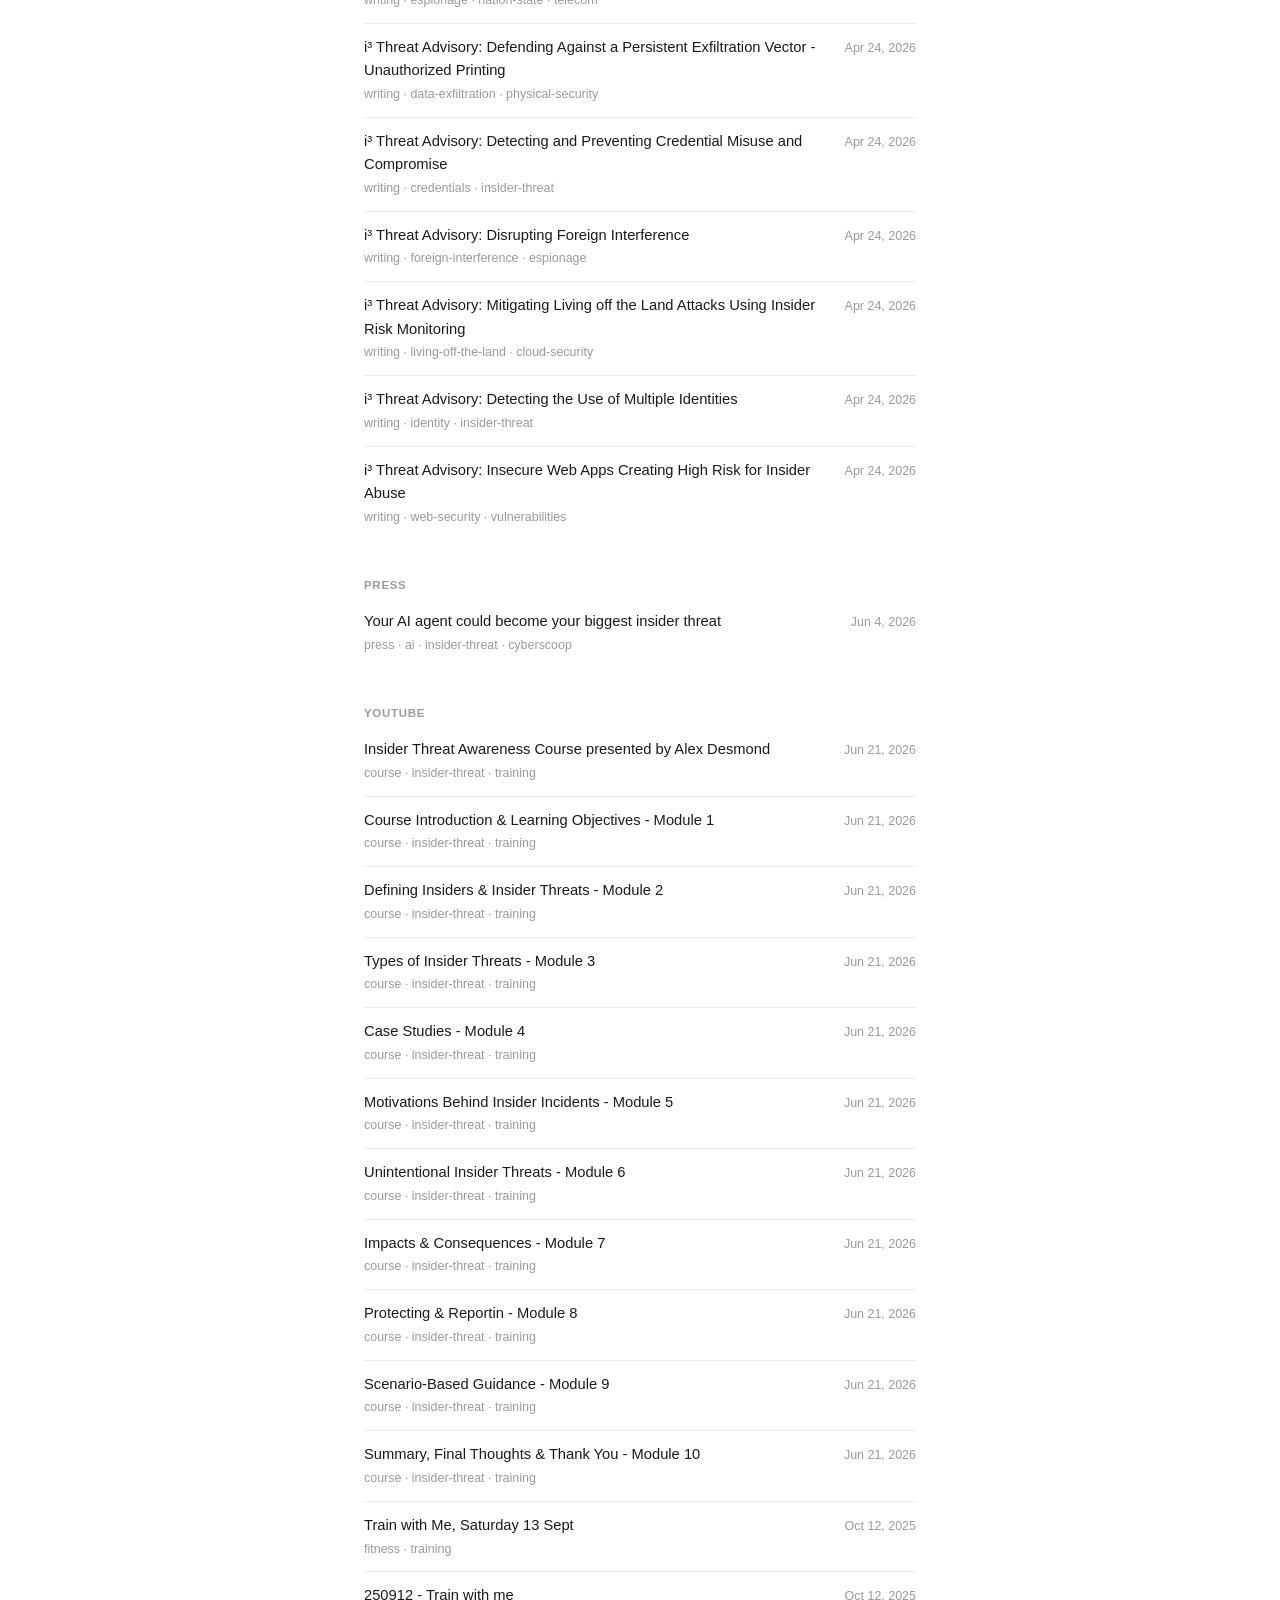
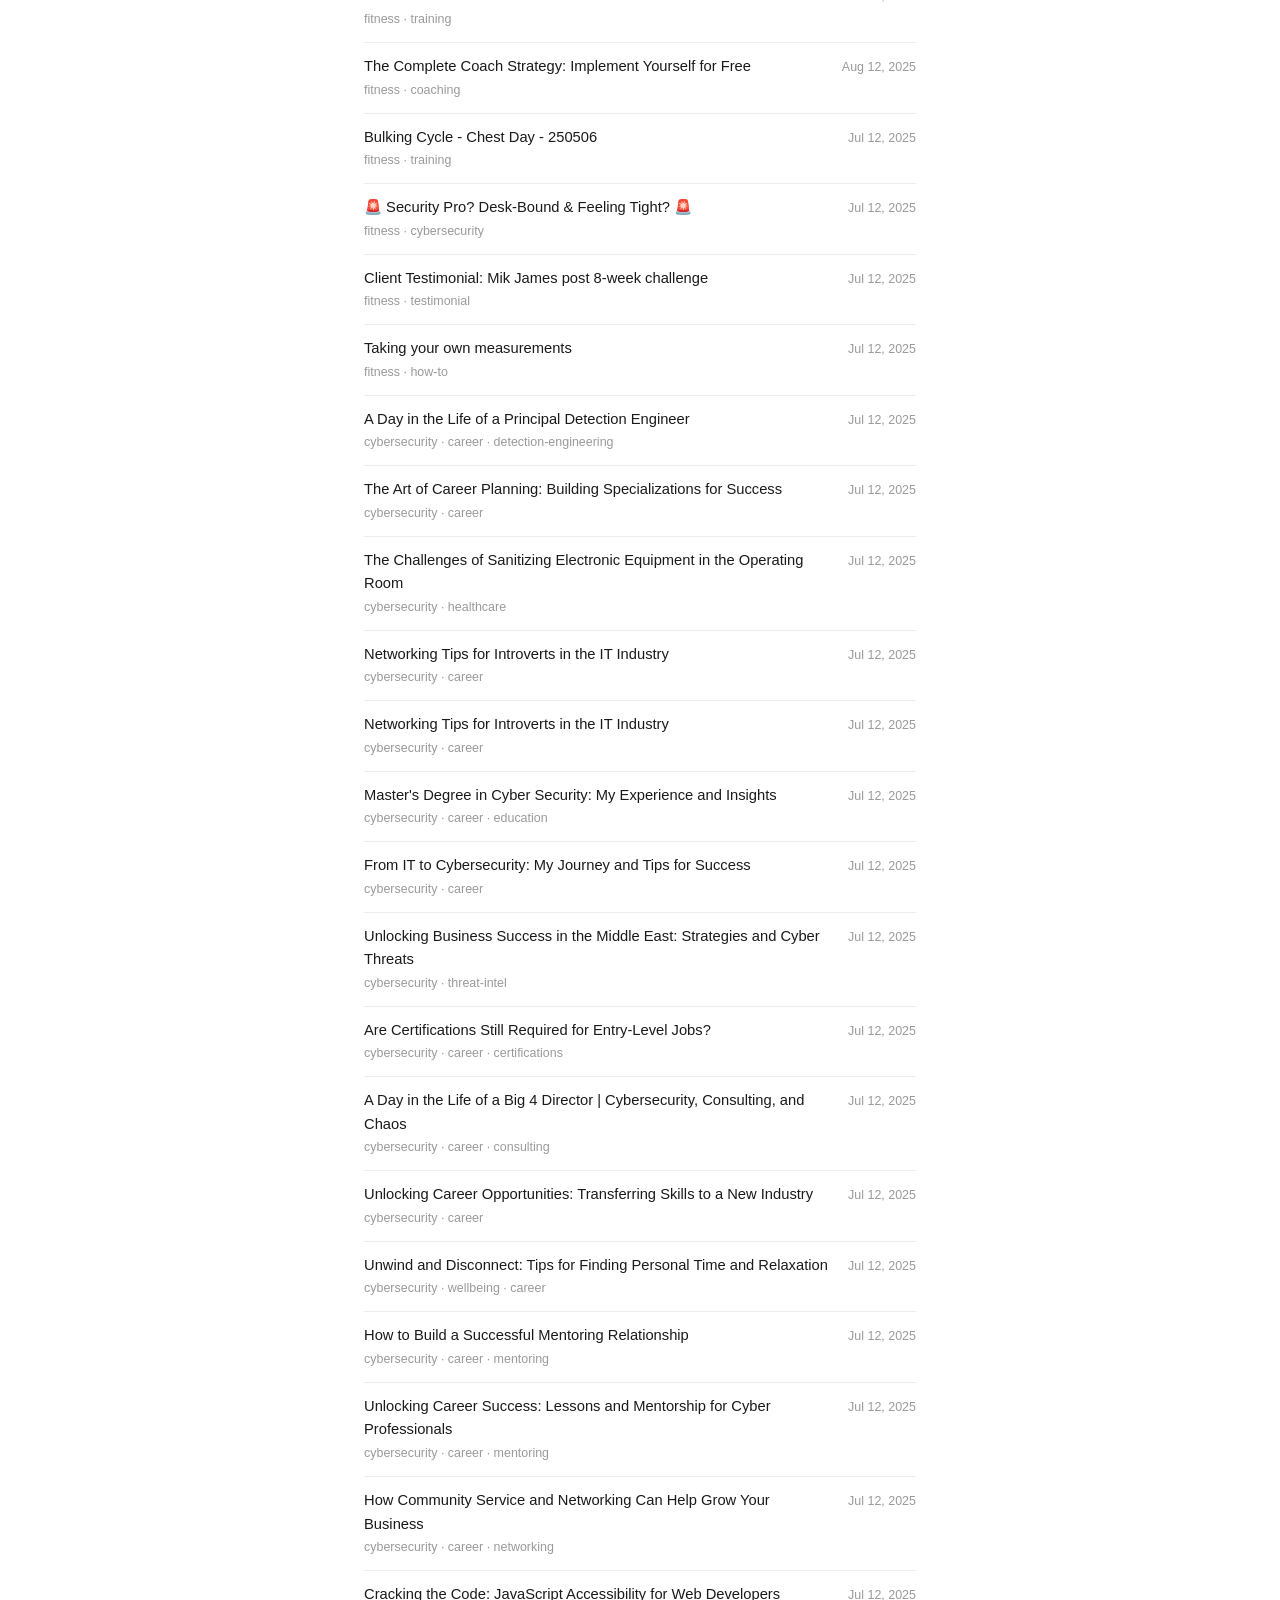
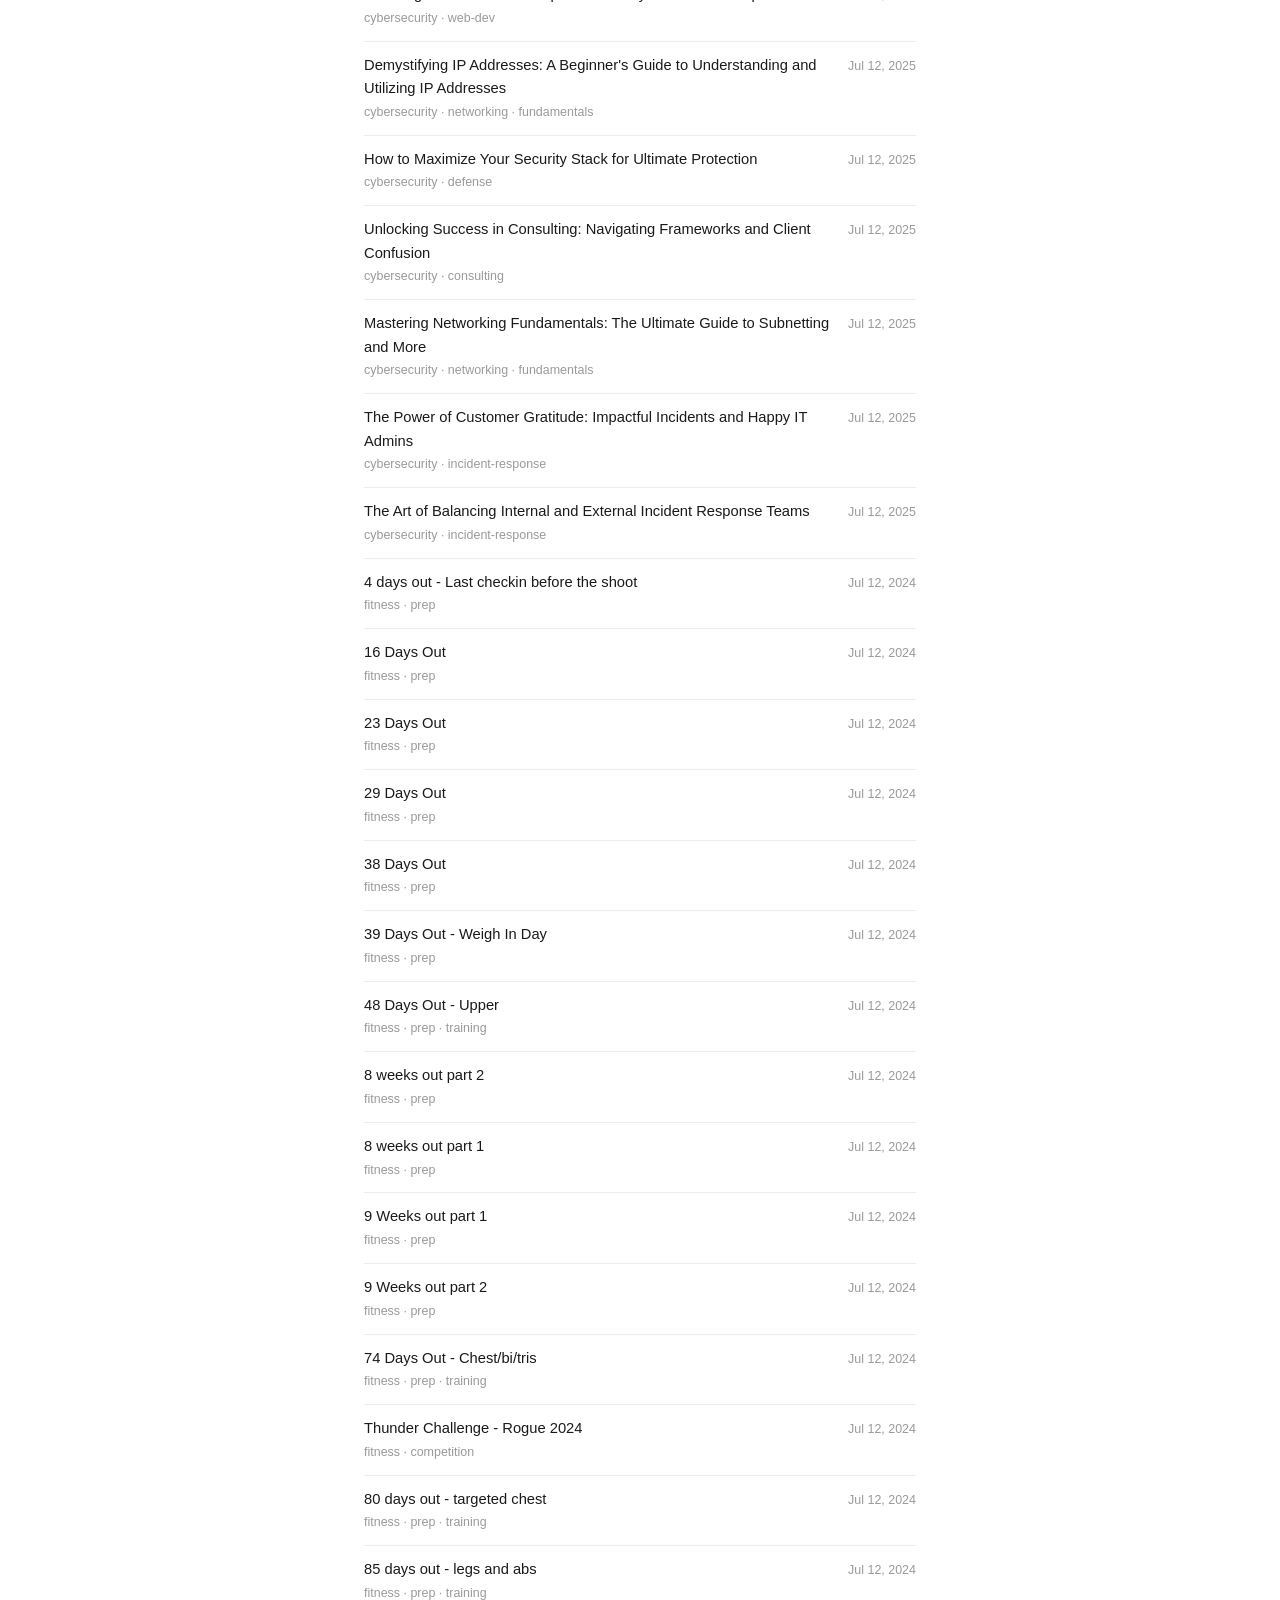
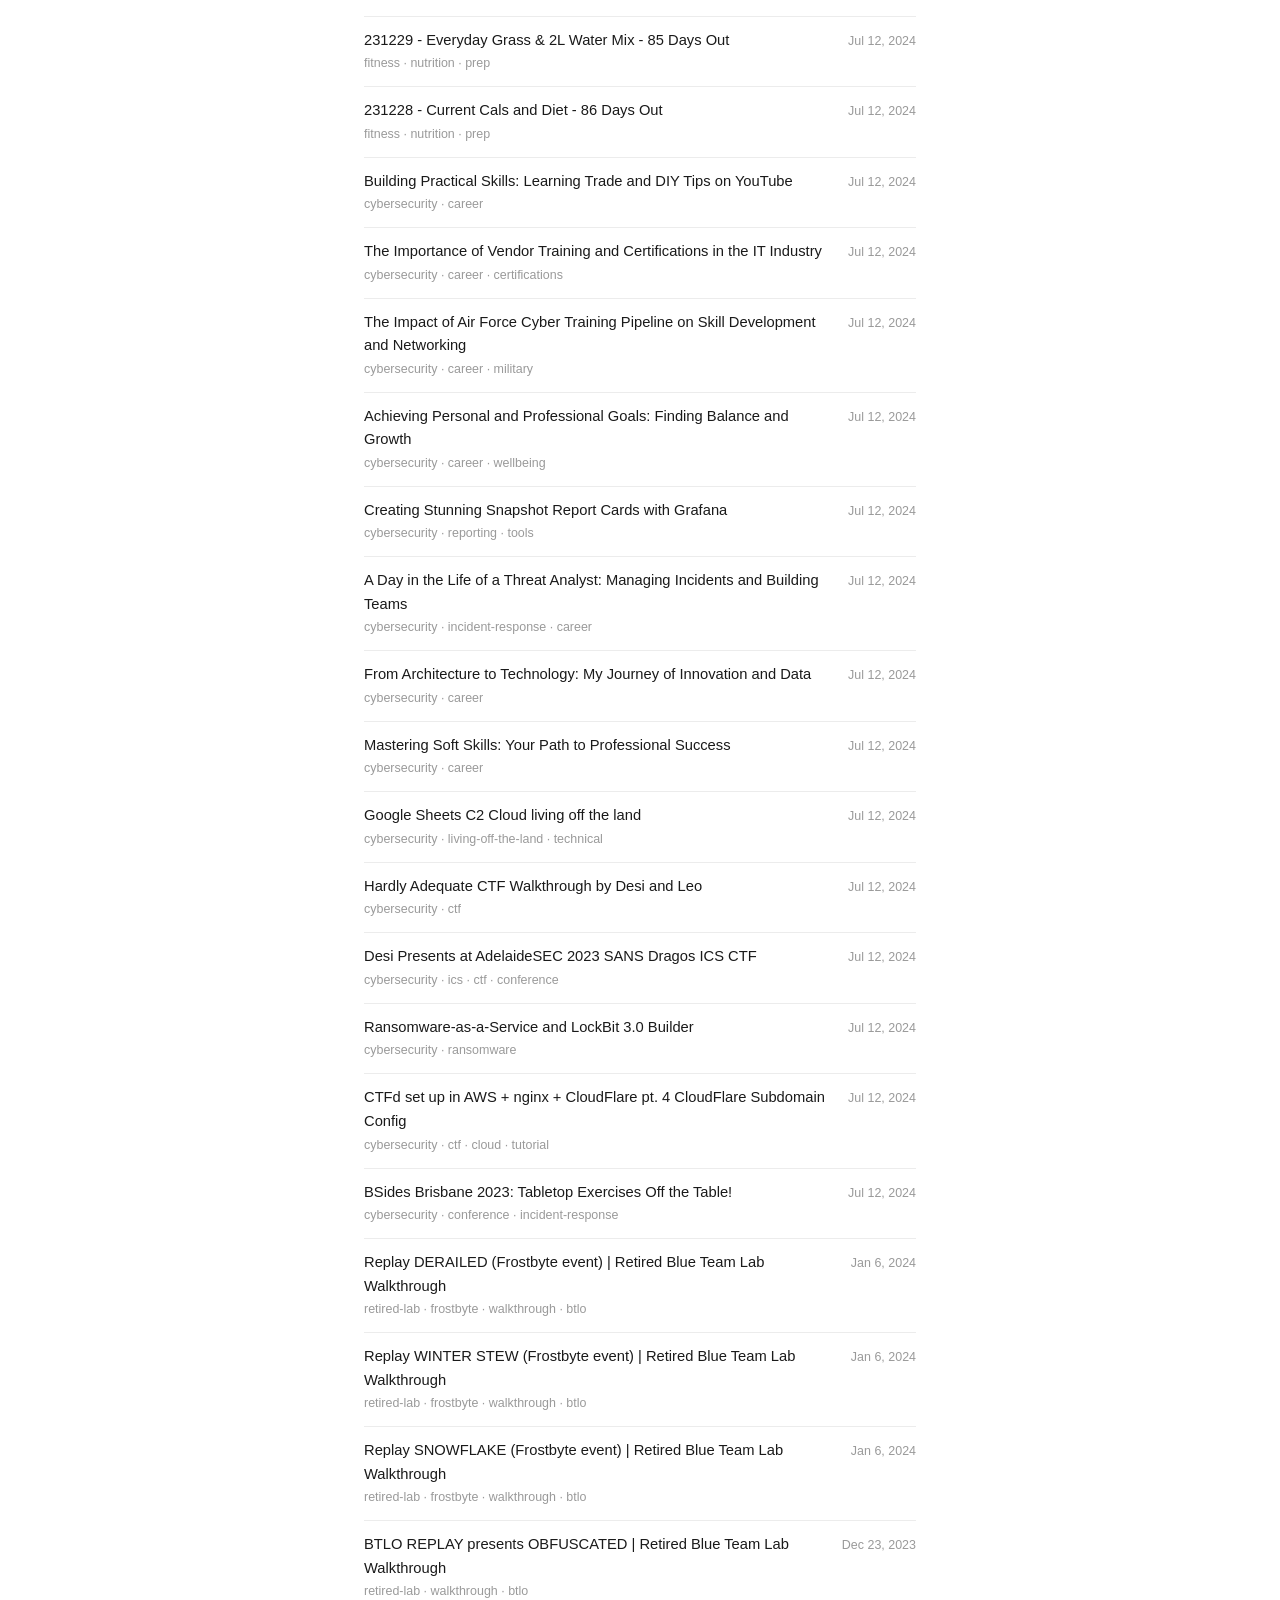
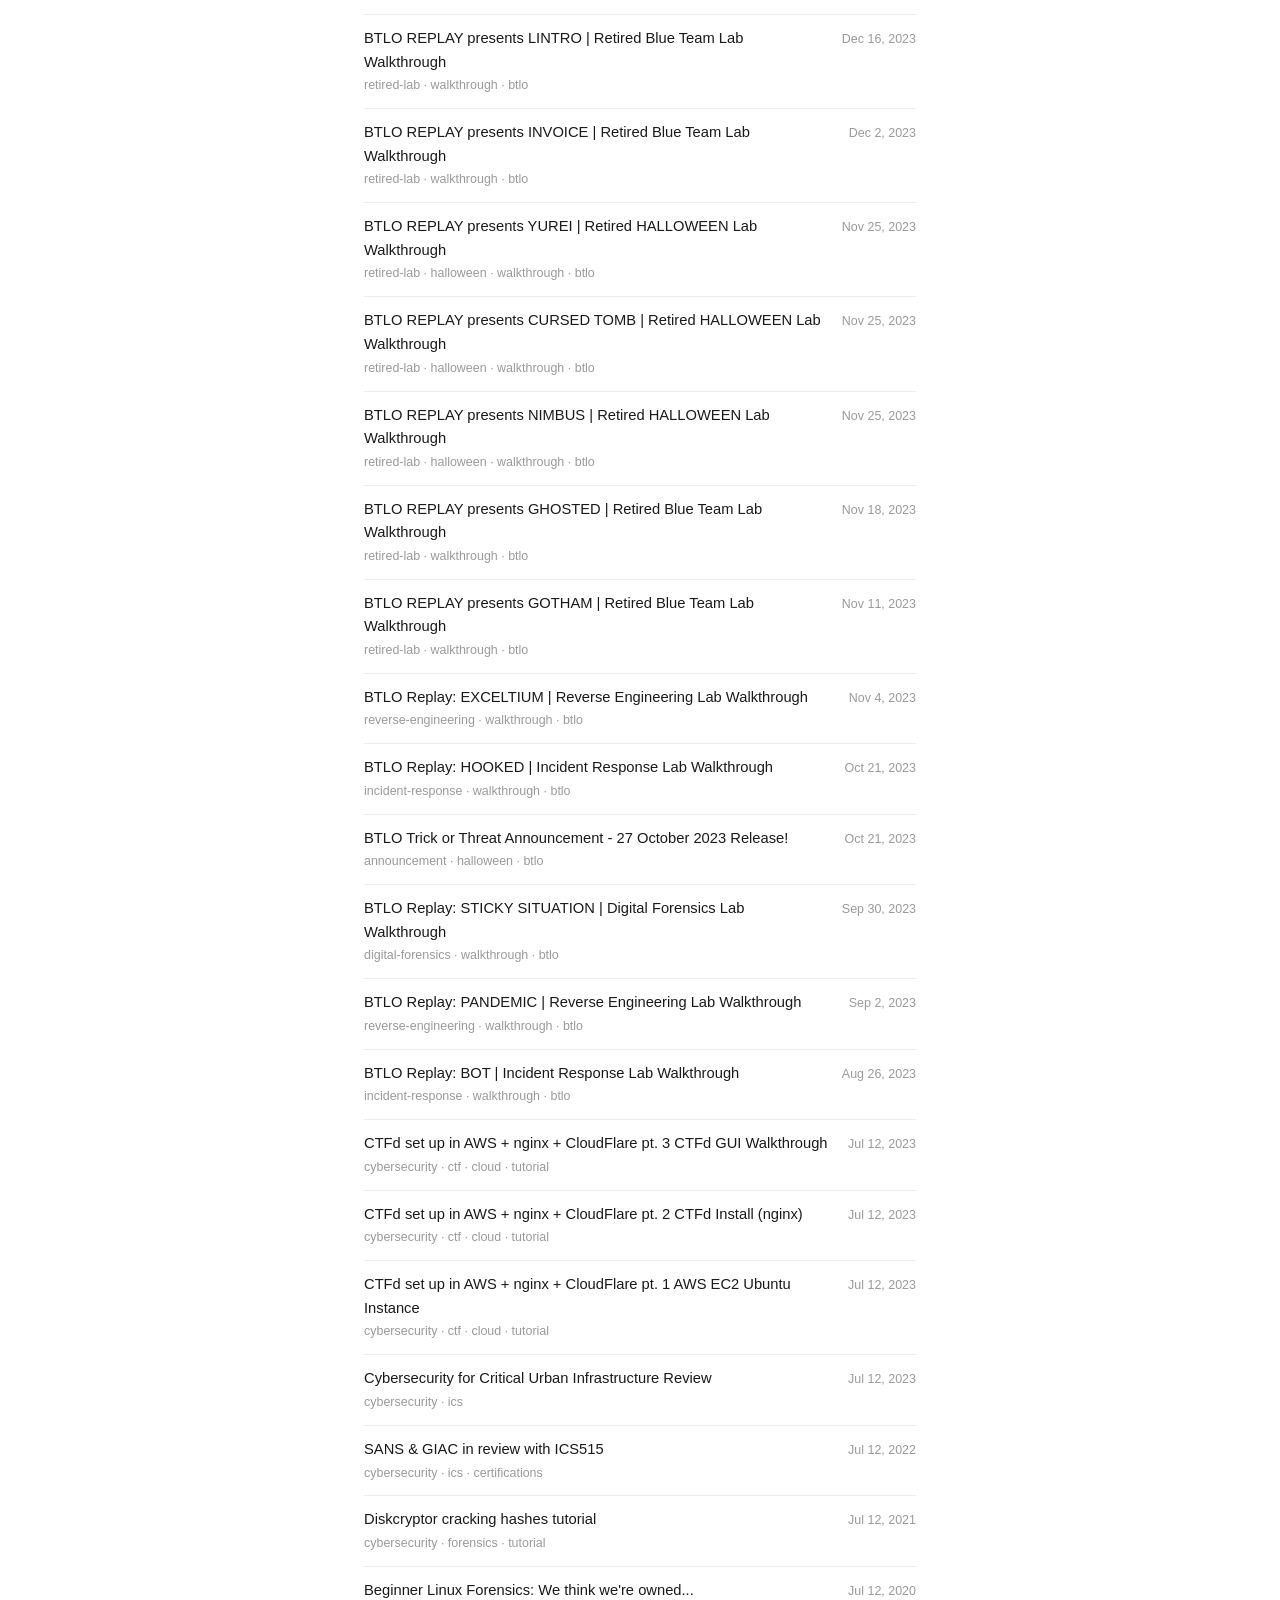
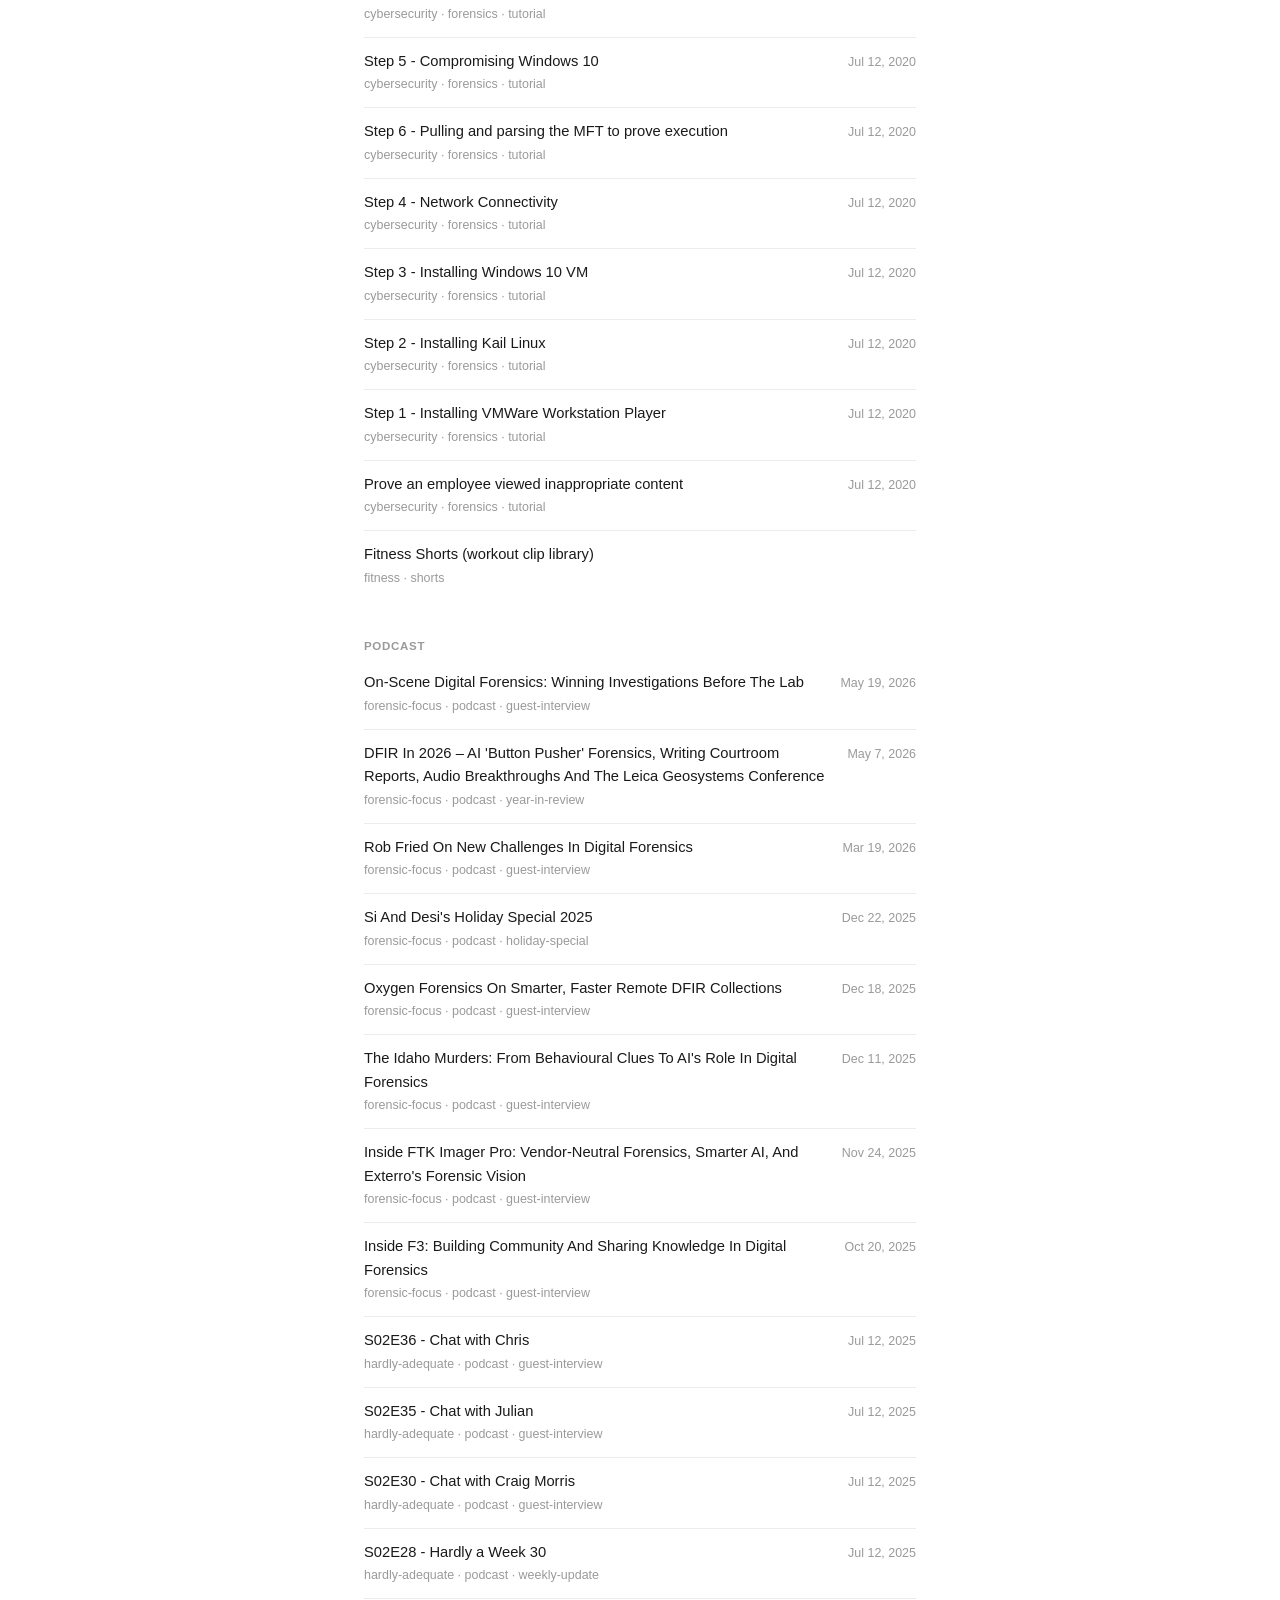
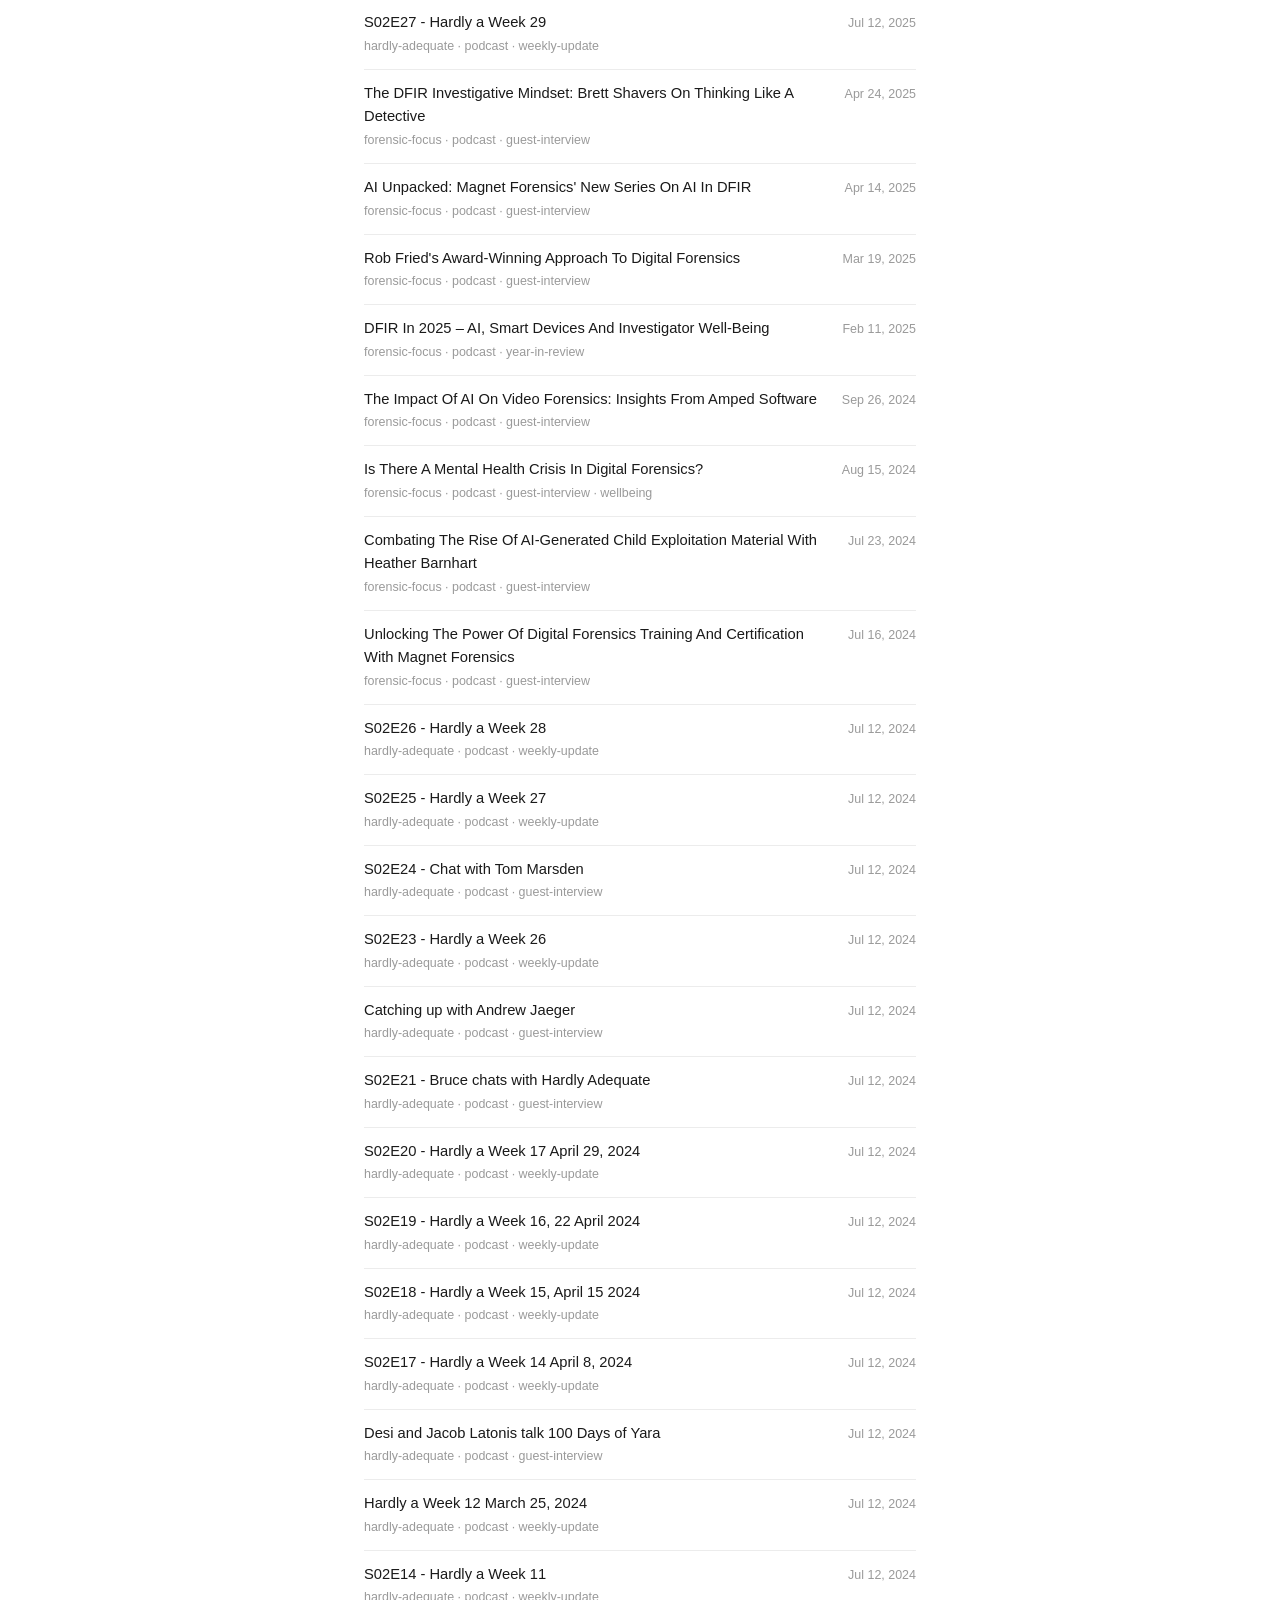
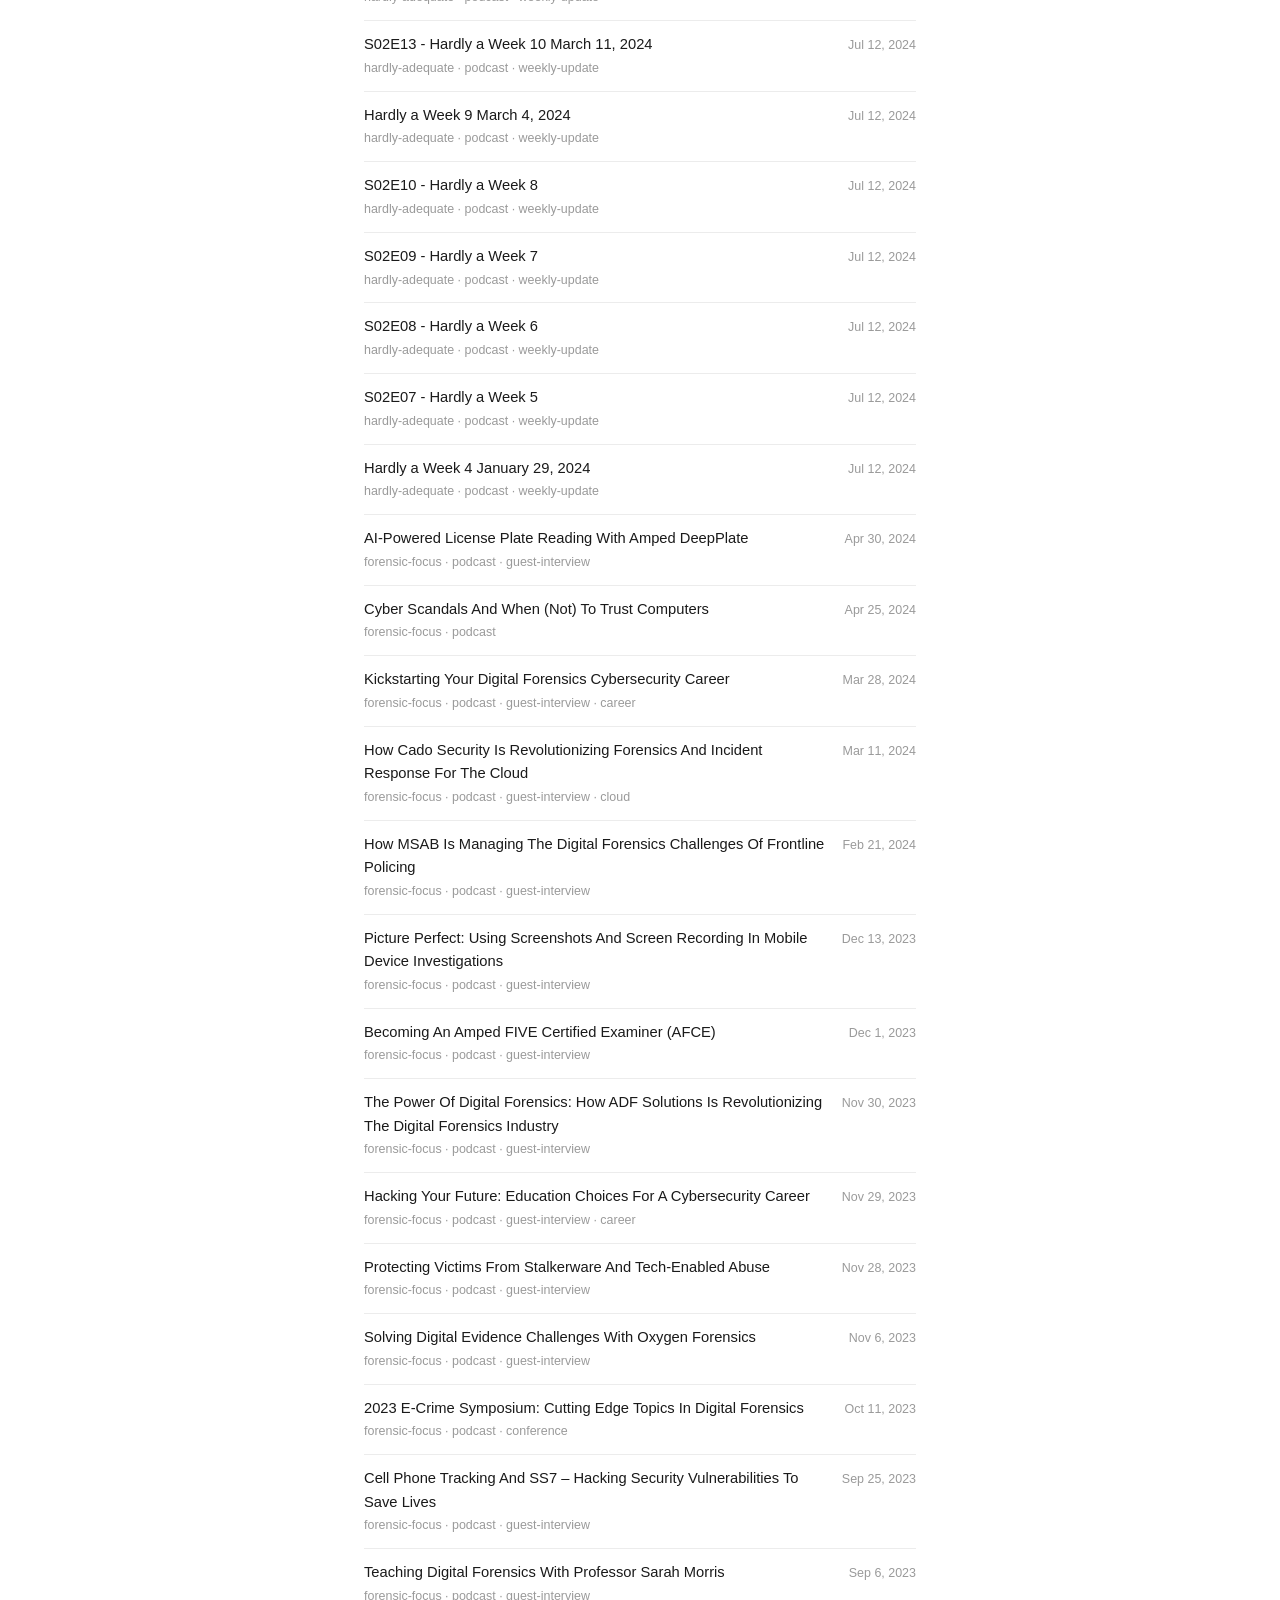
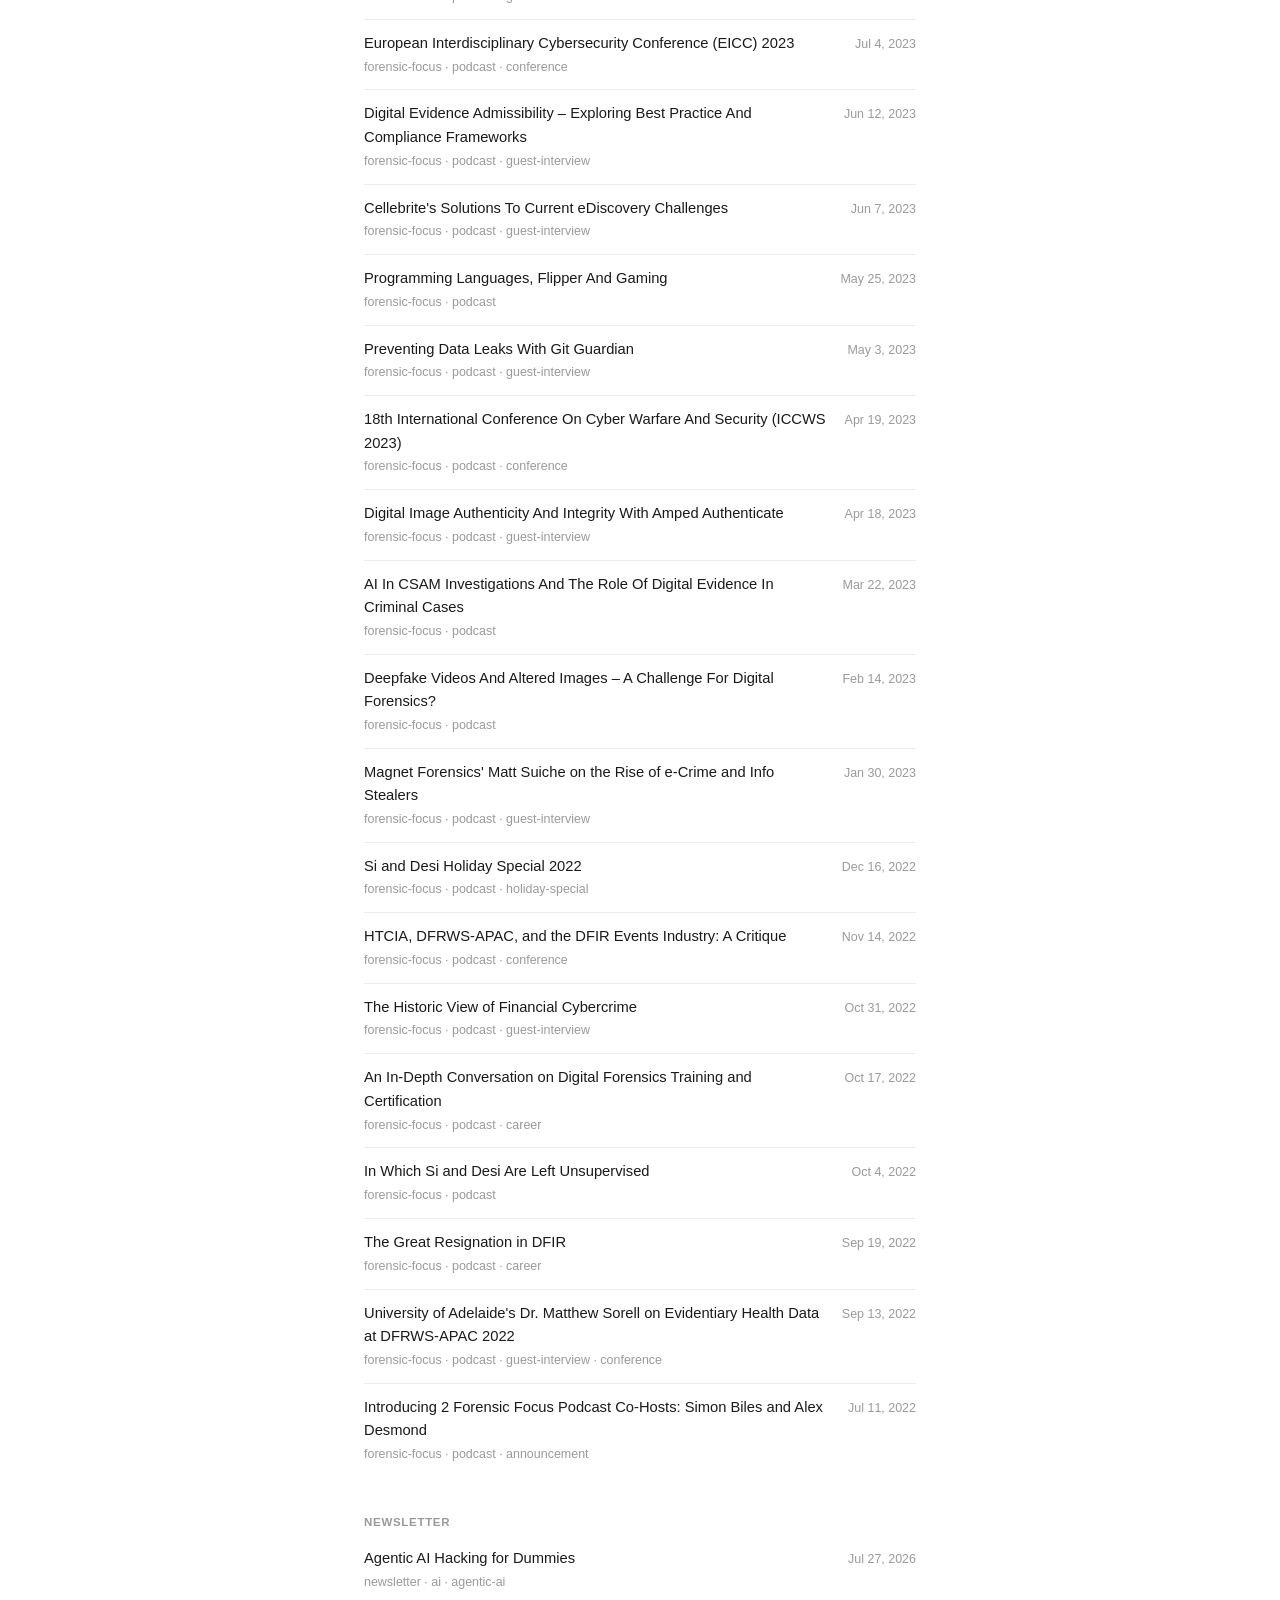
==== commit db77d26a: "Initial portfolio site: YouTube, podcast, writing, press, blog, newsletter" ====
--- a/index.html
+++ b/index.html
@@ -26,6 +26,7 @@
     <li><a href="#" data-type="press">Press</a></li>
     <li><a href="#" data-type="youtube">YouTube</a></li>
     <li><a href="#" data-type="podcast">Podcast</a></li>
+    <li><a href="#" data-type="newsletter">Newsletter</a></li>
   </ul>
 
   <div class="drawer-social" id="drawer-social">
@@ -37,6 +38,9 @@
     </a>
     <a id="drawer-linkedin" href="#" target="_blank" rel="noopener noreferrer" aria-label="LinkedIn">
       <svg viewBox="0 0 24 24" width="20" height="20" fill="none" stroke="currentColor" stroke-width="1.6"><rect x="3" y="3" width="18" height="18" rx="3"/><circle cx="8" cy="8.5" r="0.6" fill="currentColor" stroke="none"/><path d="M8 11v6M8 11v6M13 17v-3.5c0-1.2.8-2 2-2s2 .8 2 2V17M13 17v-6"/></svg>
+    </a>
+    <a id="drawer-newsletter" href="#" target="_blank" rel="noopener noreferrer" aria-label="Newsletter">
+      <svg viewBox="0 0 24 24" width="20" height="20" fill="none" stroke="currentColor" stroke-width="1.6"><rect x="2.5" y="4.5" width="19" height="15" rx="2.5"/><path d="M3 6.5l9 6.5 9-6.5"/></svg>
     </a>
   </div>
 </nav>
@@ -54,6 +58,7 @@
       <a href="#" id="link-youtube" target="_blank" rel="noopener noreferrer">YouTube</a>
       <a href="#" id="link-podcast" target="_blank" rel="noopener noreferrer">Podcast</a>
       <a href="#" id="link-linkedin" target="_blank" rel="noopener noreferrer">LinkedIn</a>
+      <a href="#" id="link-newsletter" target="_blank" rel="noopener noreferrer">Newsletter</a>
     </nav>
   </header>
 
@@ -66,6 +71,7 @@
       <button data-type="press">Press</button>
       <button data-type="youtube">YouTube</button>
       <button data-type="podcast">Podcast</button>
+      <button data-type="newsletter">Newsletter</button>
     </div>
     <button type="button" class="tags-toggle" id="tags-toggle" aria-expanded="false">
       Tags <span class="tags-toggle-count" id="tags-toggle-count"></span>
@@ -99,6 +105,11 @@
       <ul id="list-podcast"></ul>
     </section>
 
+    <section data-section="newsletter">
+      <h2>Newsletter</h2>
+      <ul id="list-newsletter"></ul>
+    </section>
+
     <p class="empty-state" id="empty-state" style="display:none;">
       No results. Try a different search or clear the filters.
     </p>
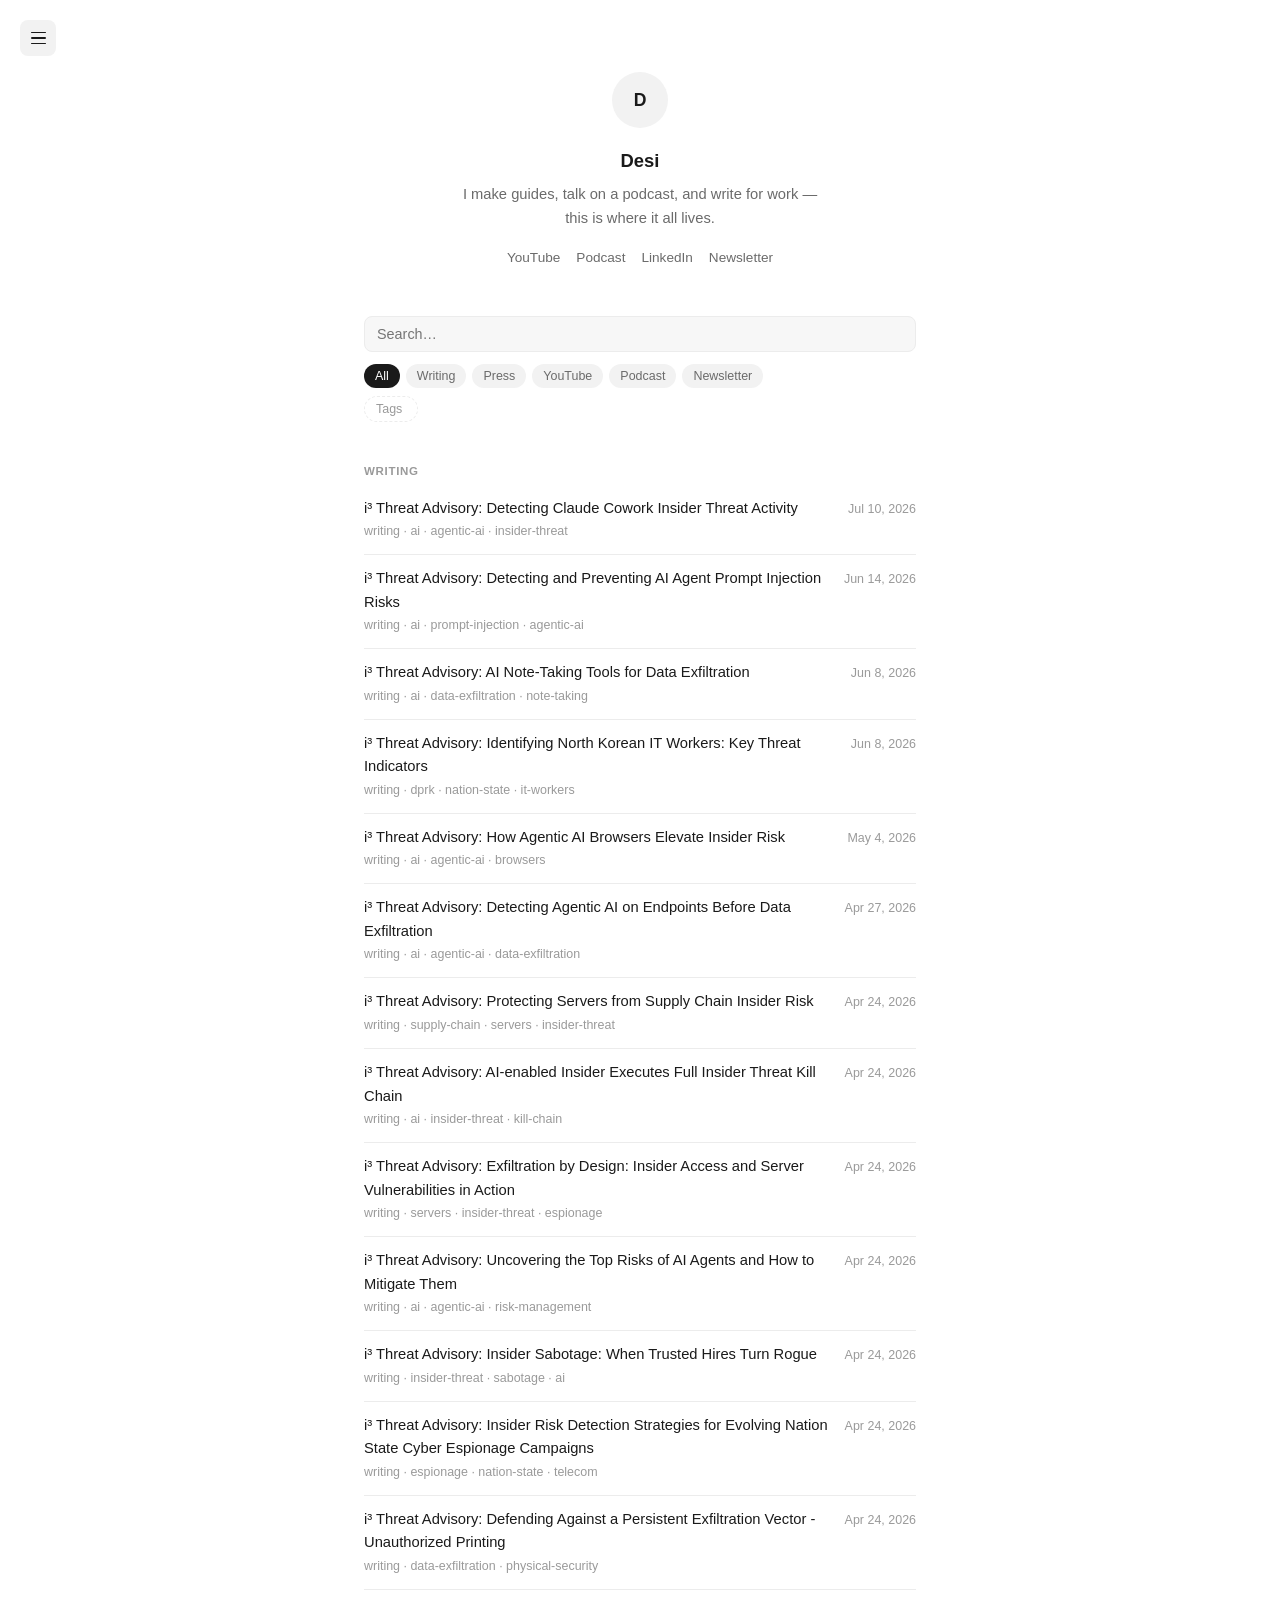
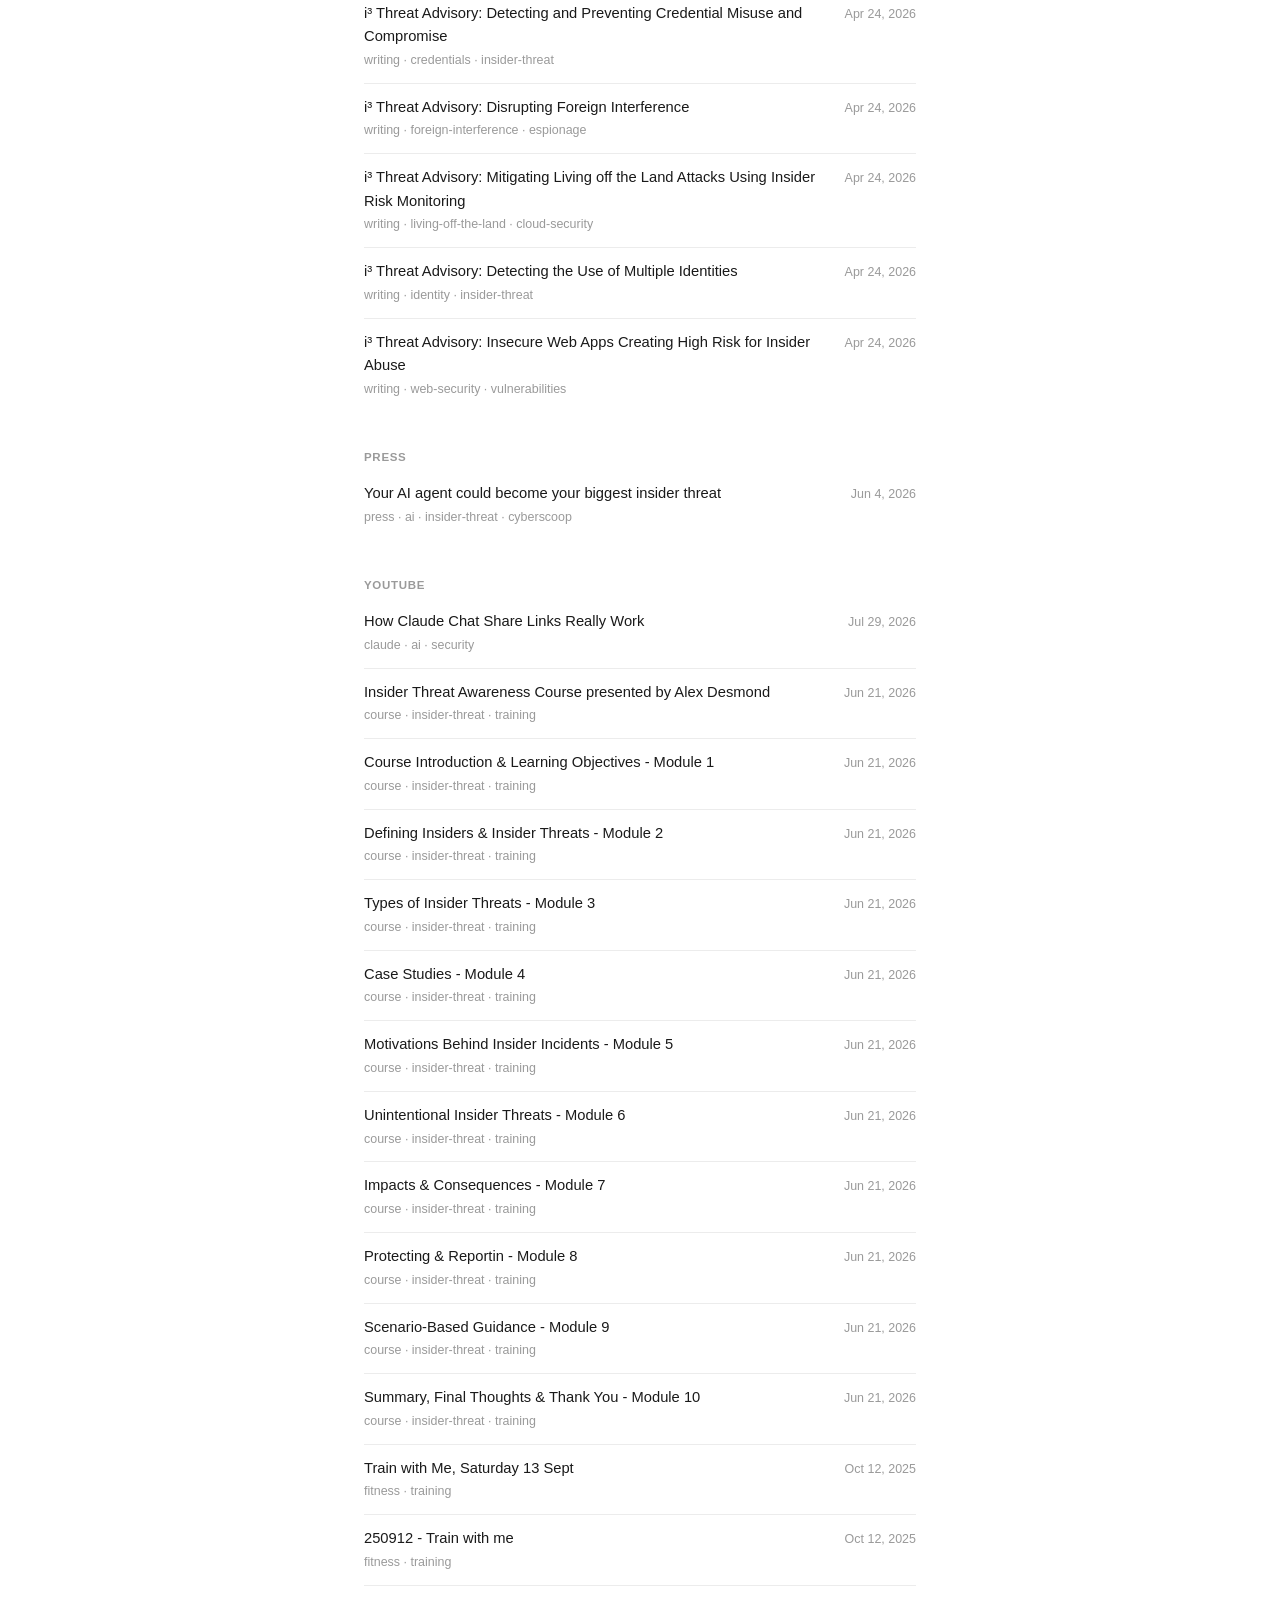
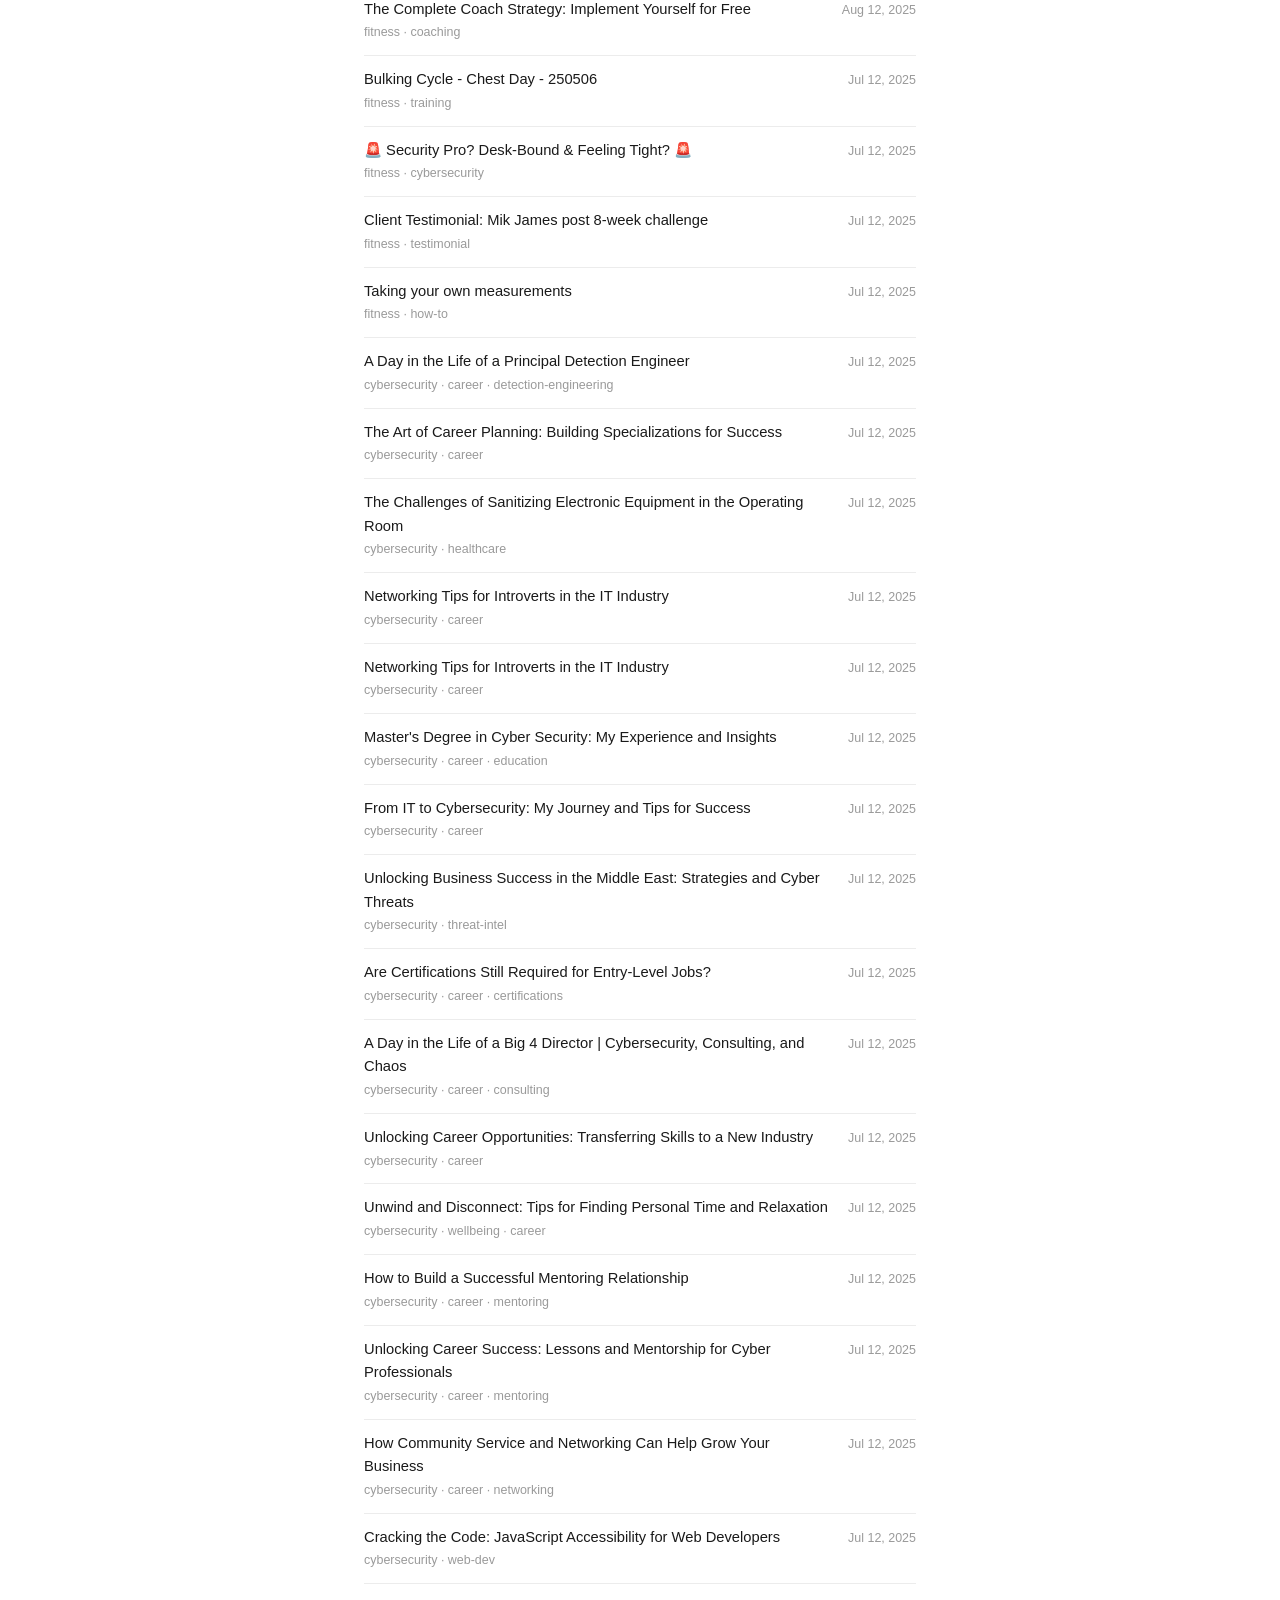
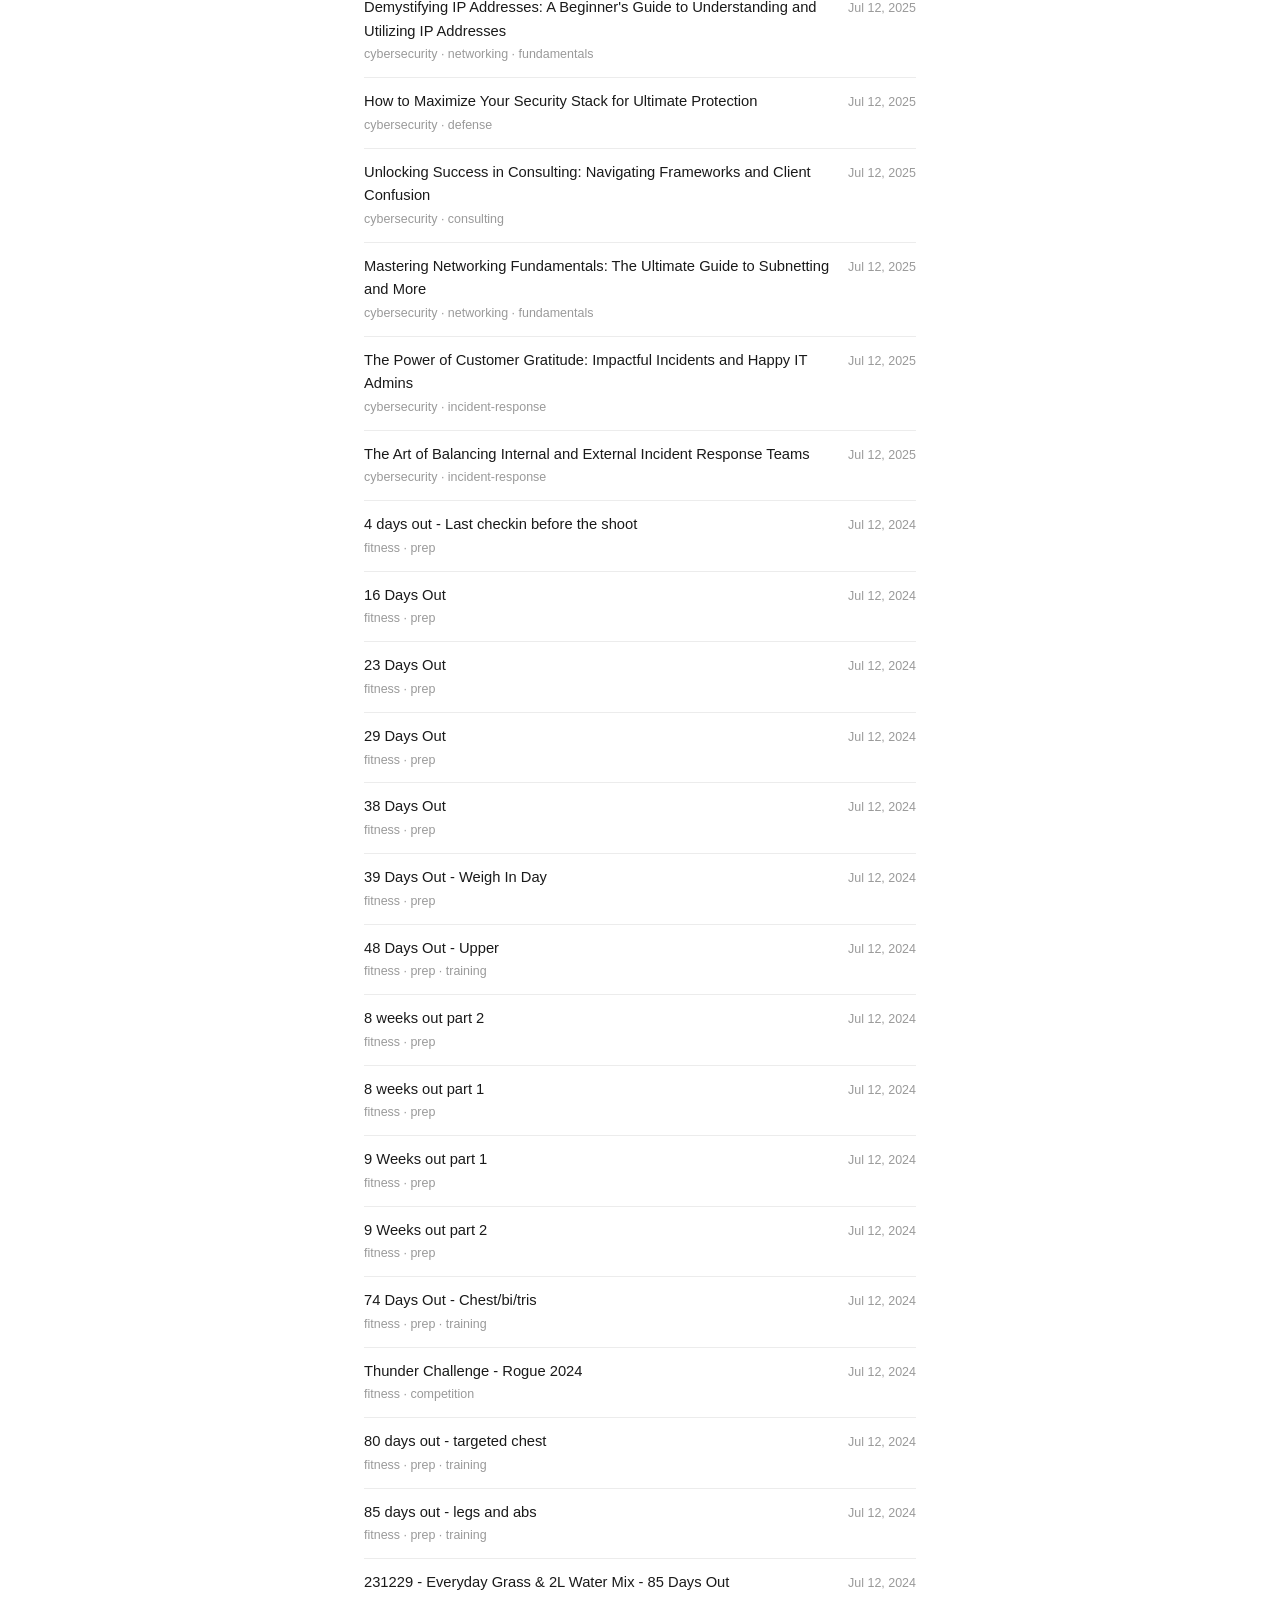
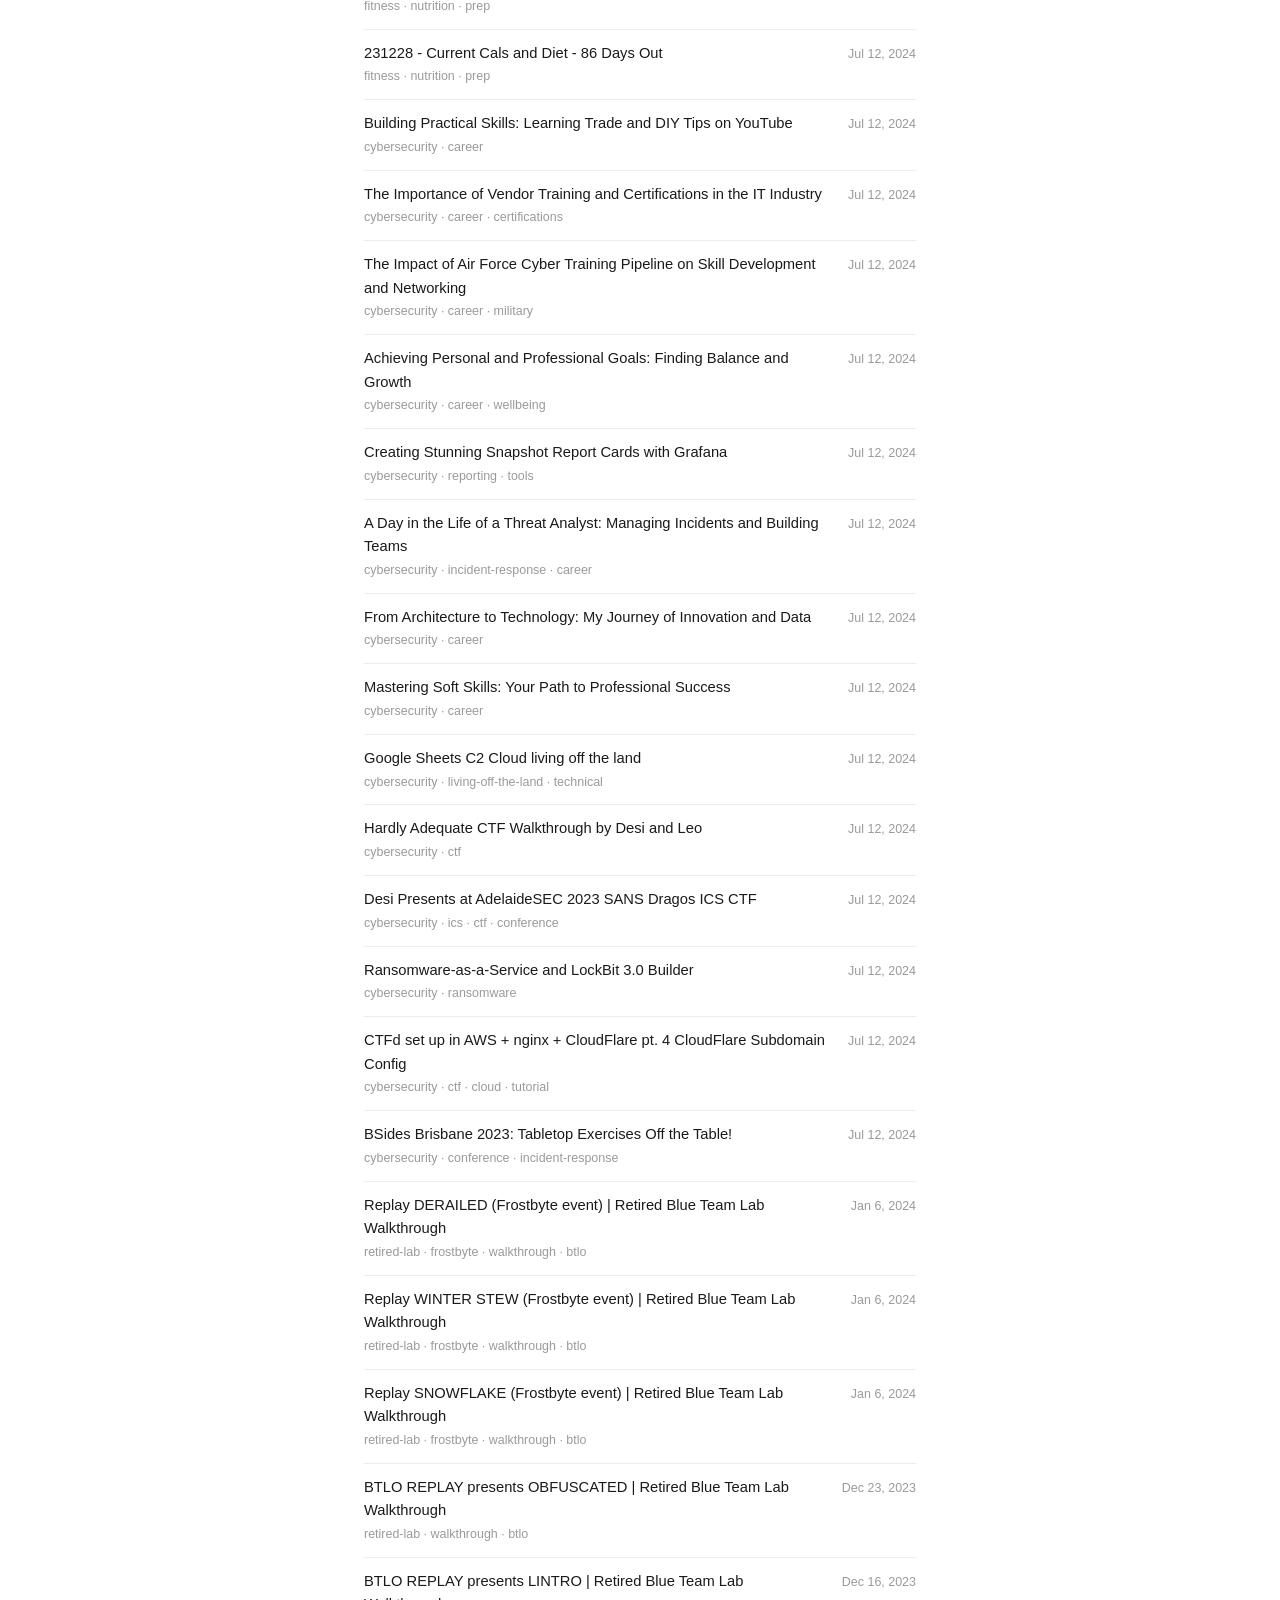
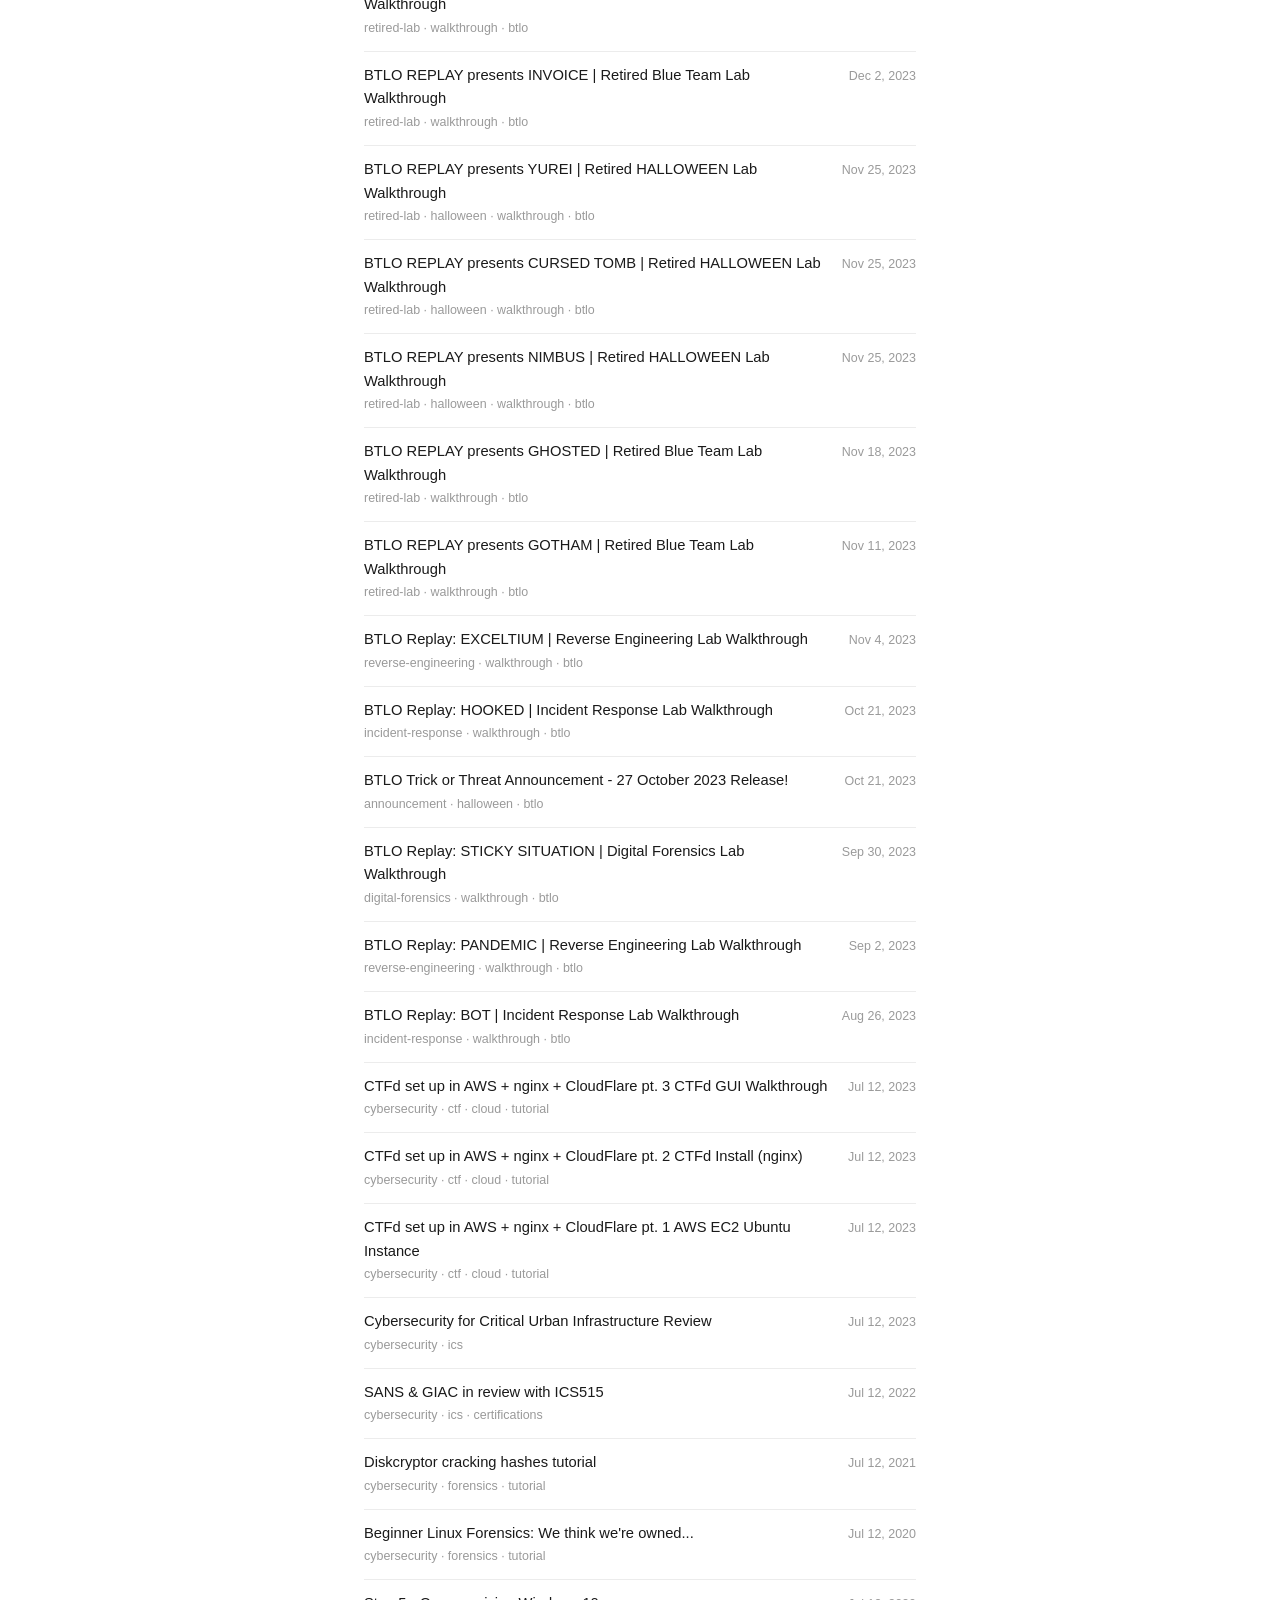
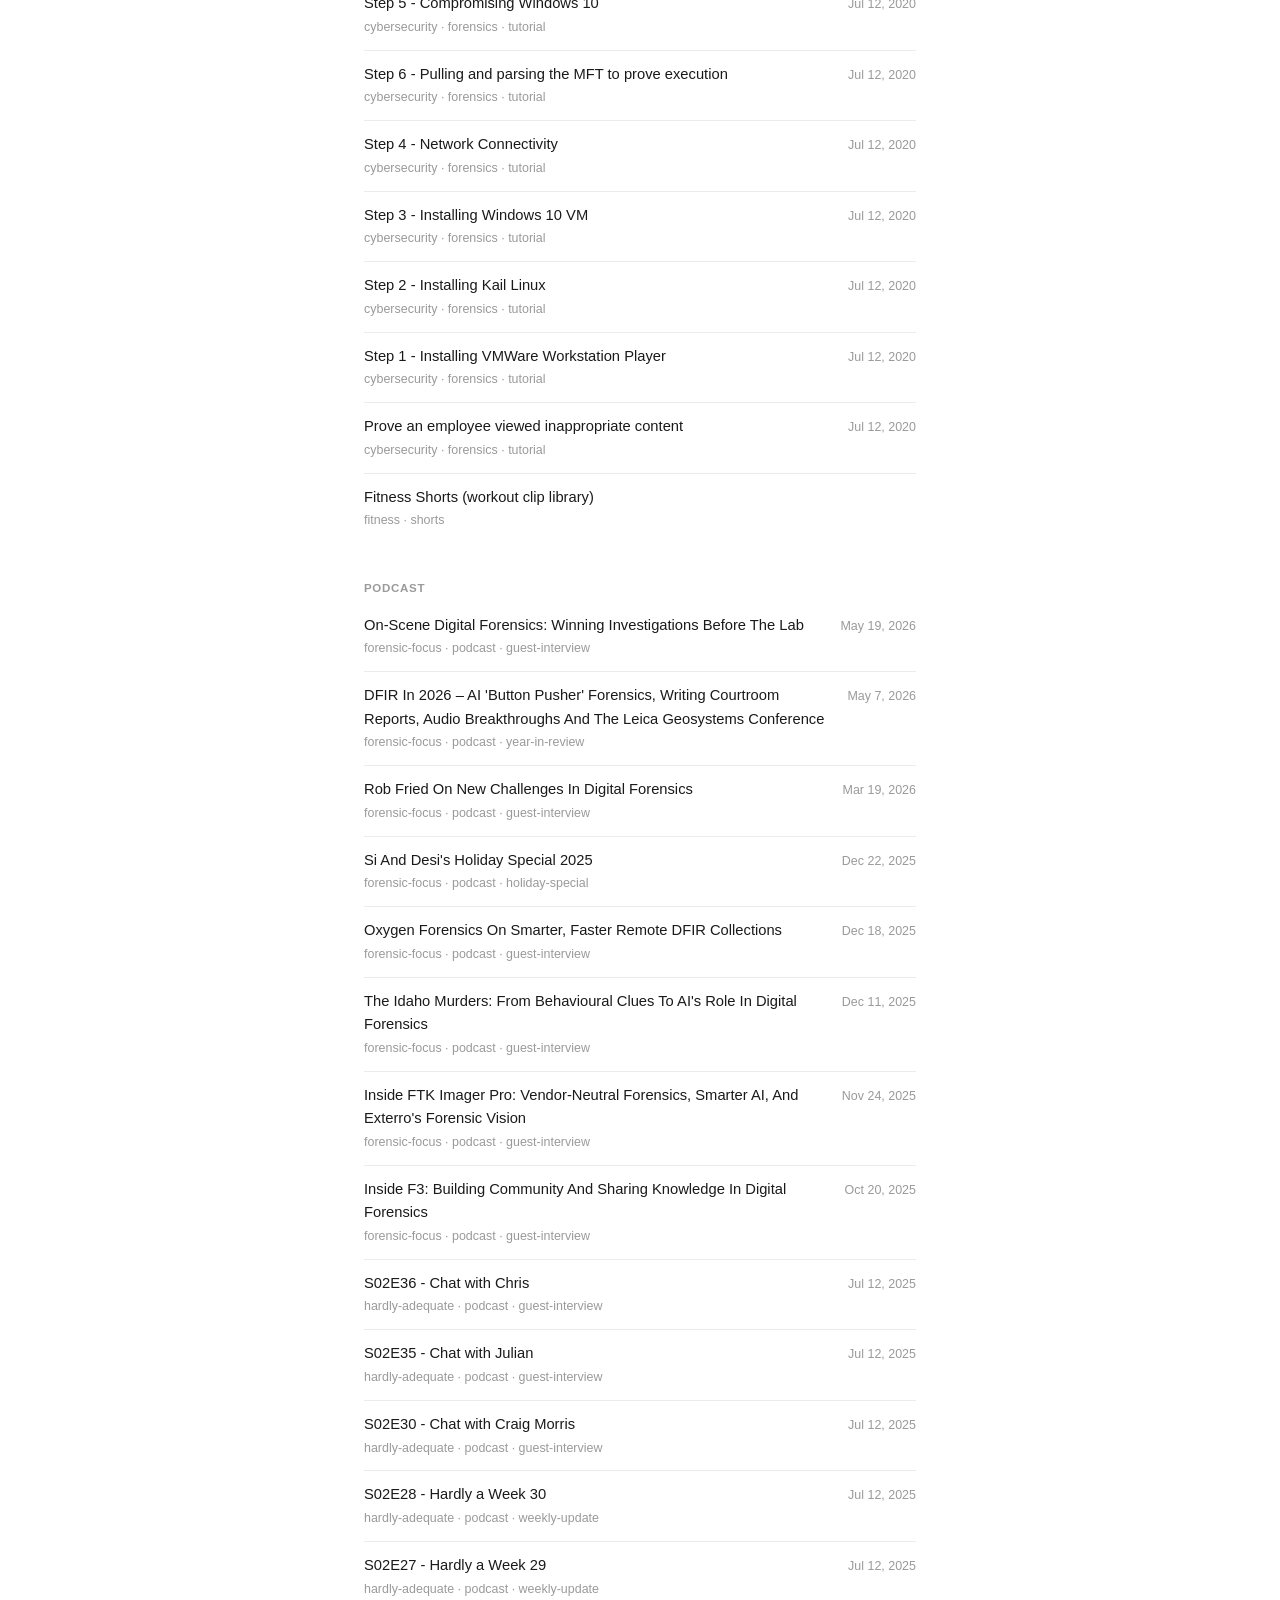
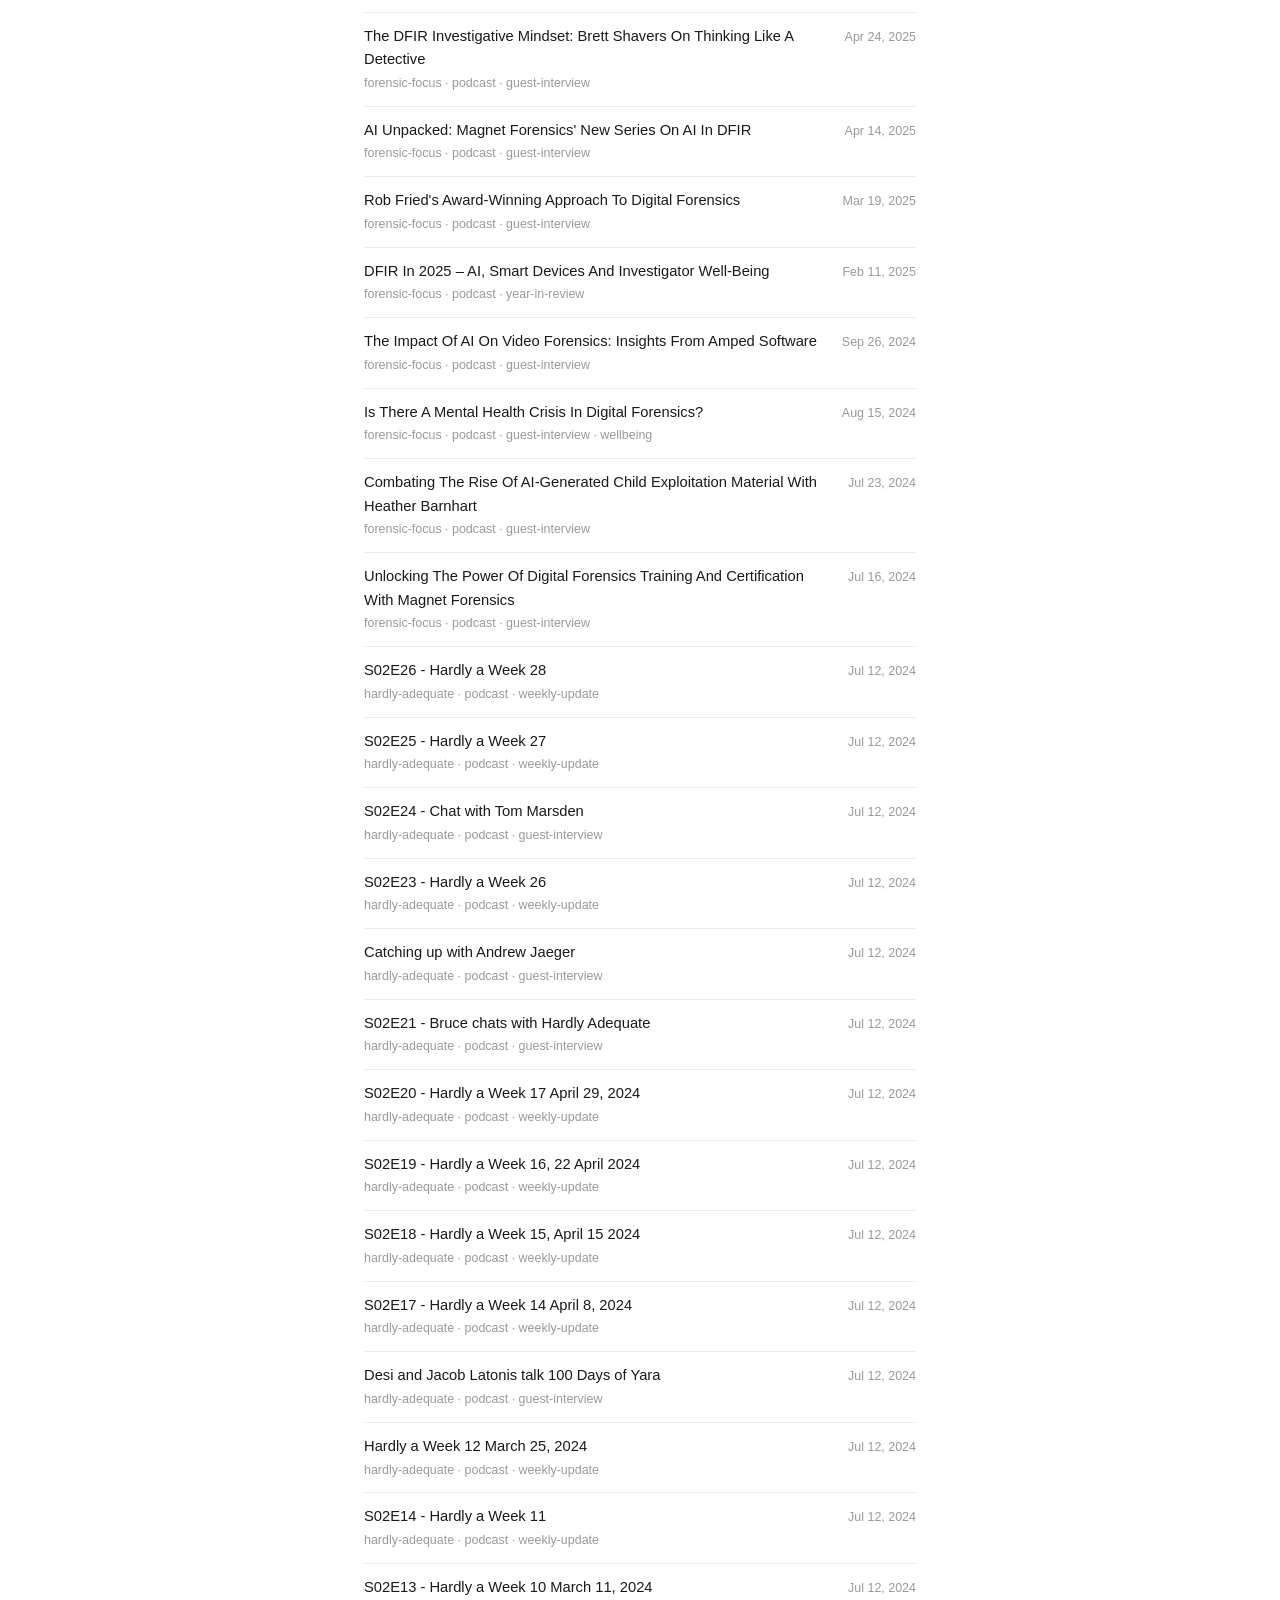
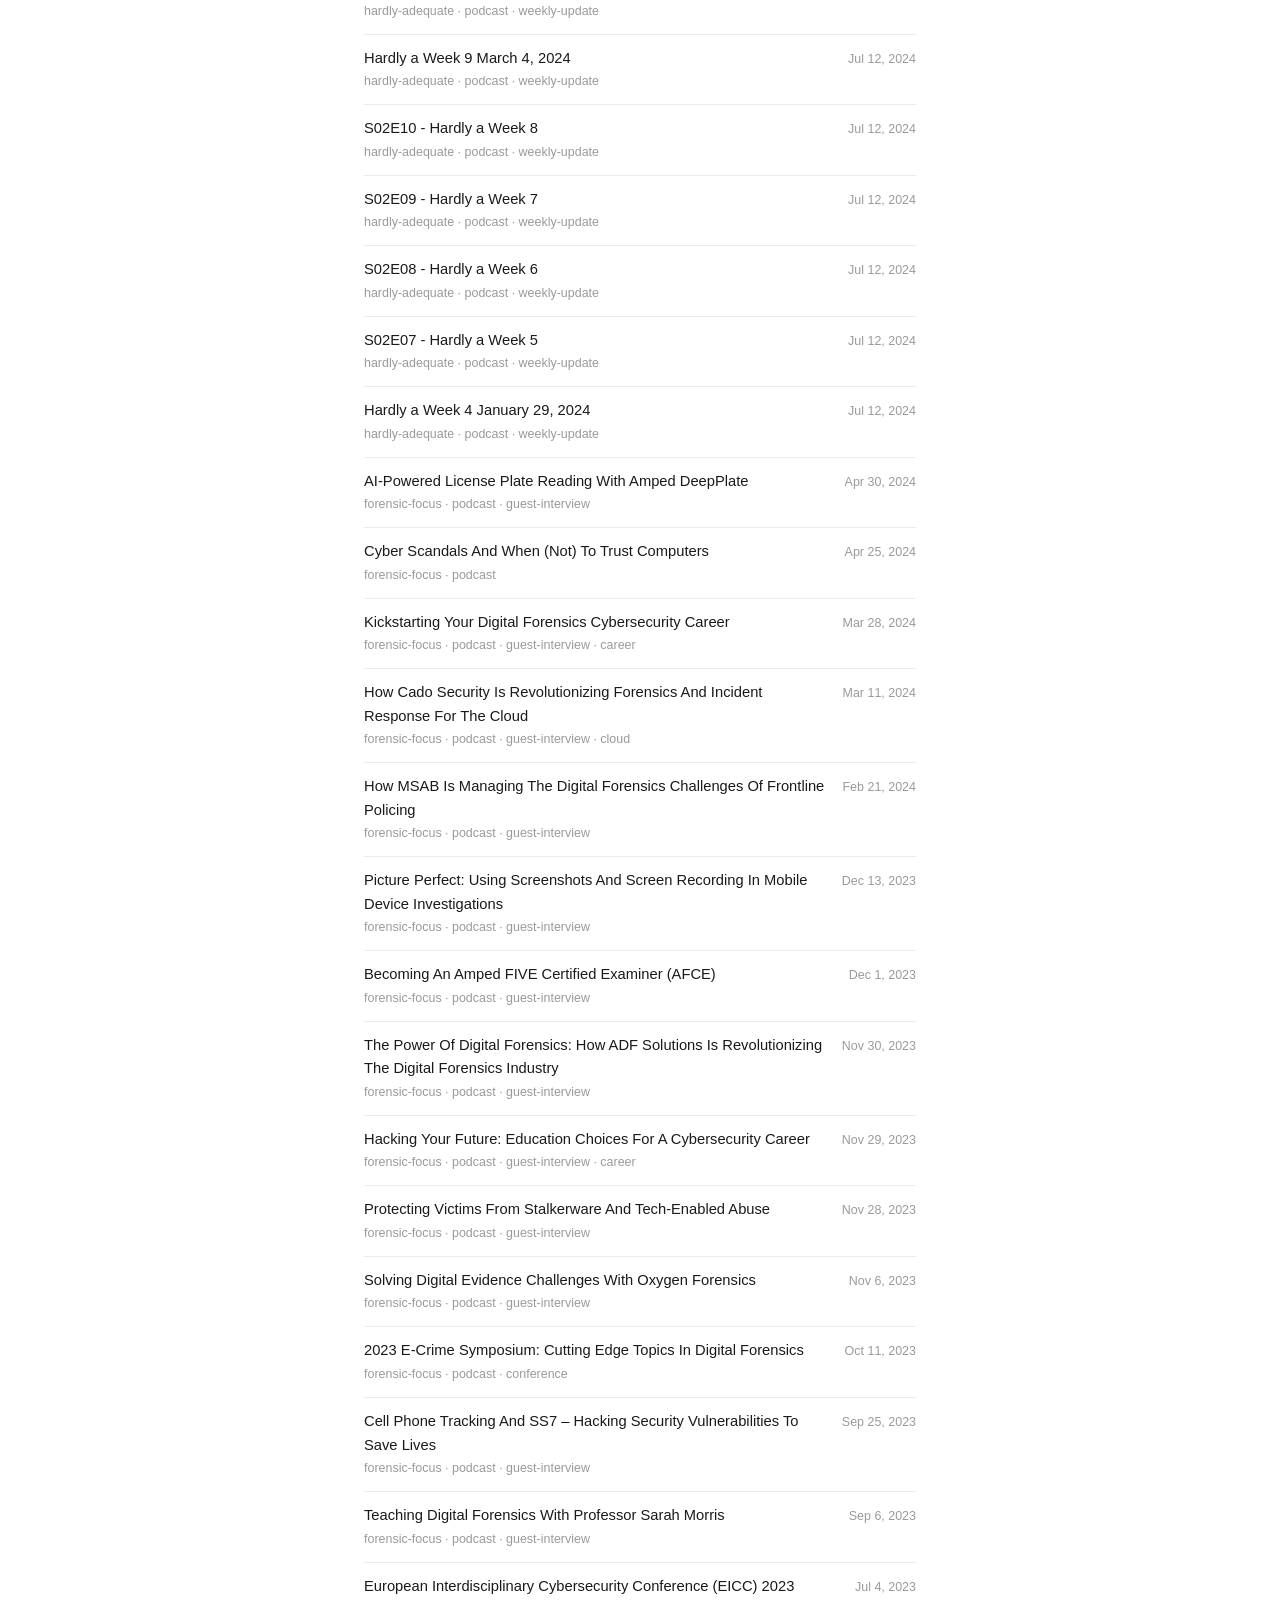
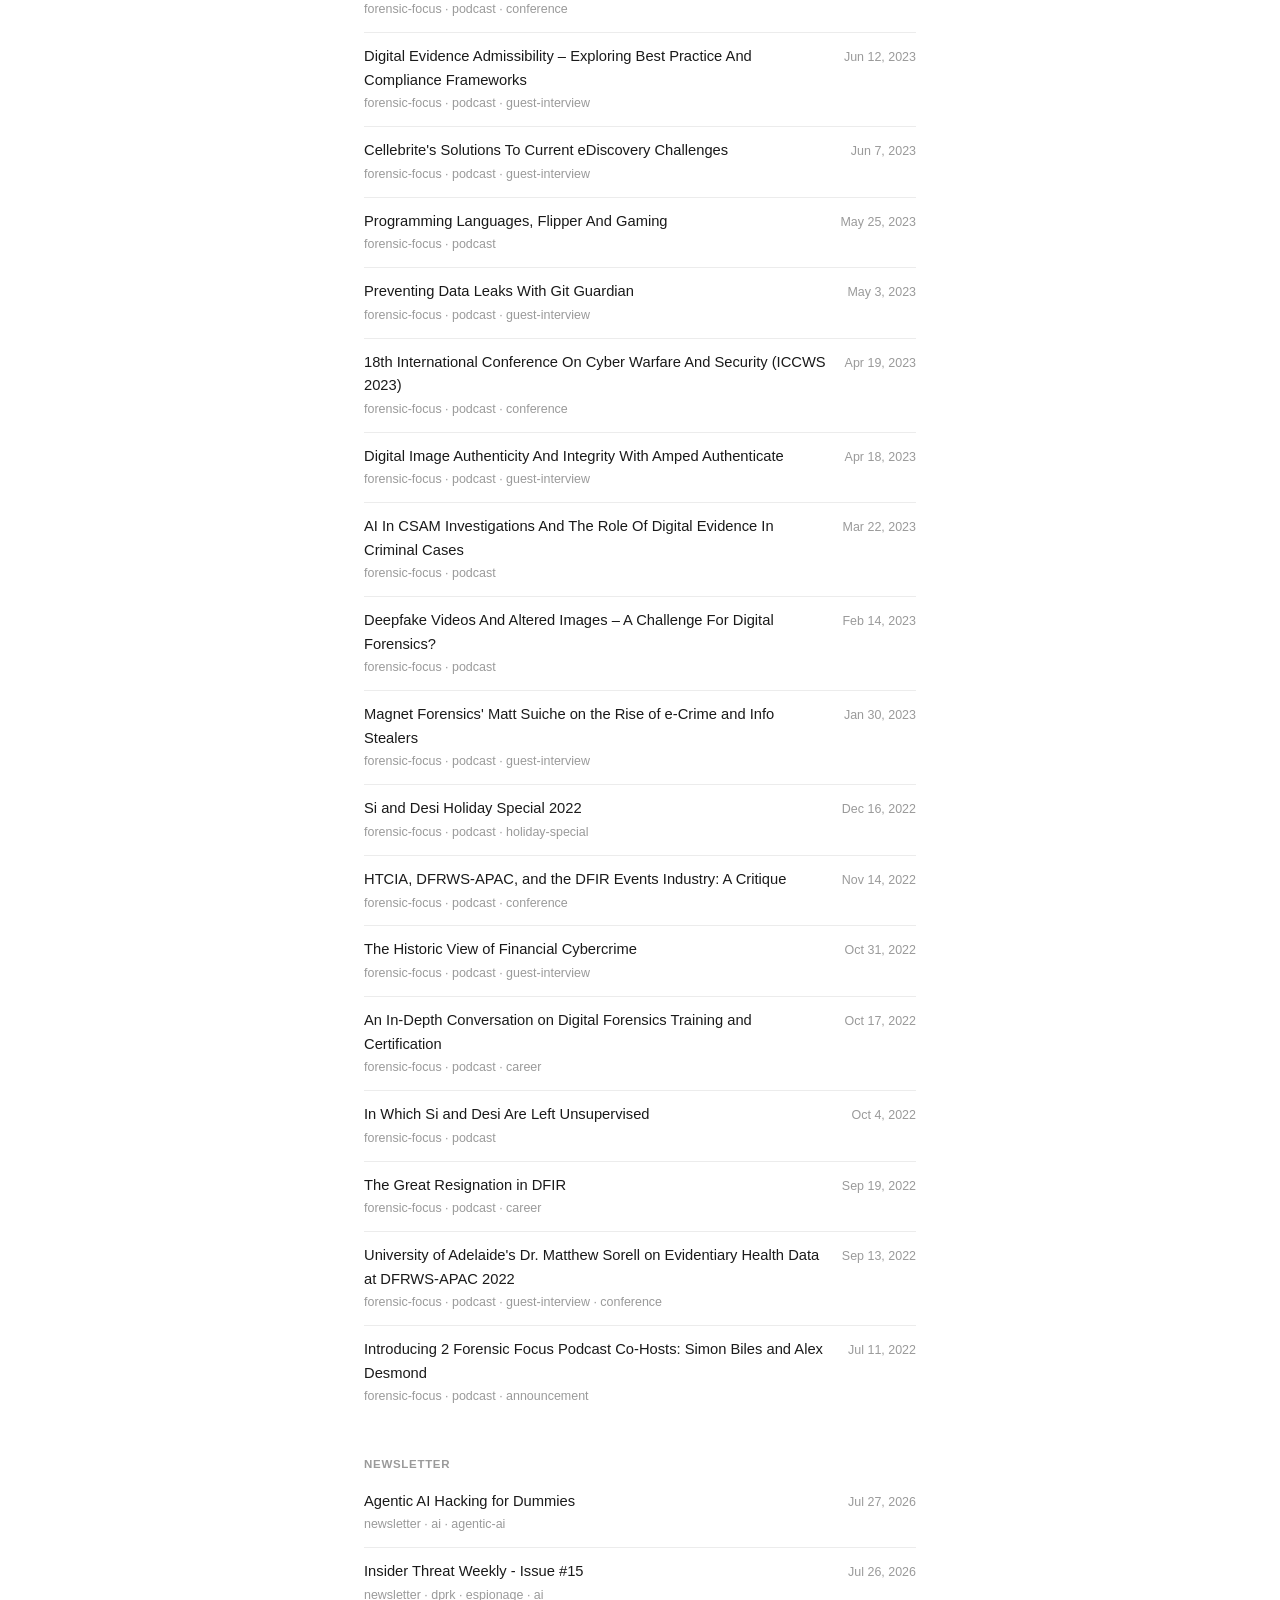
==== commit 88d0c7a9: "Remove blog feature, add new YouTube video Newsletter already covers blog-style writing, so drop the" ====
--- a/index.html
+++ b/index.html
@@ -21,7 +21,6 @@
 
   <ul class="drawer-links">
     <li><a href="#" data-type="all">Home</a></li>
-    <li><a href="#" data-type="blog">Blog</a></li>
     <li><a href="#" data-type="writing">Writing</a></li>
     <li><a href="#" data-type="press">Press</a></li>
     <li><a href="#" data-type="youtube">YouTube</a></li>
@@ -66,7 +65,6 @@
     <input type="search" id="search" placeholder="Search…" autocomplete="off" />
     <div class="filter-chips" id="type-filters">
       <button data-type="all" class="active">All</button>
-      <button data-type="blog">Blog</button>
       <button data-type="writing">Writing</button>
       <button data-type="press">Press</button>
       <button data-type="youtube">YouTube</button>
@@ -80,11 +78,6 @@
   </div>
 
   <main id="sections">
-    <section data-section="blog">
-      <h2>Blog</h2>
-      <ul id="list-blog"></ul>
-    </section>
-
     <section data-section="writing">
       <h2>Writing</h2>
       <ul id="list-writing"></ul>
--- a/styles.css
+++ b/styles.css
@@ -406,122 +406,3 @@
 body.drawer-open {
   overflow: hidden;
 }
-
-/* Blog post page */
-.back-link {
-  display: inline-block;
-  color: var(--text-muted);
-  text-decoration: none;
-  font-size: 0.85rem;
-  margin-bottom: 8px;
-}
-
-.back-link:hover {
-  color: var(--text);
-}
-
-.post-header {
-  text-align: left;
-  margin-bottom: 32px;
-}
-
-.post h1 {
-  font-size: 1.5rem;
-  font-weight: 700;
-  line-height: 1.3;
-  margin: 0 0 10px;
-}
-
-.post-meta {
-  display: flex;
-  align-items: center;
-  gap: 10px;
-  color: var(--text-faint);
-  font-size: 0.82rem;
-  margin-bottom: 32px;
-  flex-wrap: wrap;
-}
-
-.post-meta .row-tags {
-  margin-top: 0;
-}
-
-.post-body {
-  font-size: 0.96rem;
-  line-height: 1.75;
-  color: var(--text);
-}
-
-.post-body p {
-  margin: 0 0 20px;
-}
-
-.post-body h2 {
-  font-size: 1.15rem;
-  font-weight: 600;
-  margin: 36px 0 12px;
-  color: var(--text);
-  text-transform: none;
-  letter-spacing: normal;
-}
-
-.post-body h3 {
-  font-size: 1rem;
-  font-weight: 600;
-  margin: 28px 0 10px;
-}
-
-.post-body ul,
-.post-body ol {
-  margin: 0 0 20px;
-  padding-left: 22px;
-}
-
-.post-body li {
-  border-bottom: none;
-  margin-bottom: 6px;
-}
-
-.post-body a {
-  color: var(--text);
-  text-decoration: underline;
-  text-decoration-color: var(--border);
-  text-underline-offset: 2px;
-}
-
-.post-body a:hover {
-  text-decoration-color: var(--text);
-}
-
-.post-body img {
-  max-width: 100%;
-  border-radius: 8px;
-  margin: 8px 0 20px;
-}
-
-.post-body blockquote {
-  margin: 0 0 20px;
-  padding-left: 16px;
-  border-left: 2px solid var(--border);
-  color: var(--text-muted);
-}
-
-.post-body code {
-  background: var(--hover-bg);
-  padding: 2px 6px;
-  border-radius: 4px;
-  font-size: 0.86em;
-}
-
-.post-body pre {
-  background: var(--hover-bg);
-  padding: 14px 16px;
-  border-radius: 8px;
-  overflow-x: auto;
-  margin: 0 0 20px;
-}
-
-.post-body pre code {
-  background: none;
-  padding: 0;
-}
